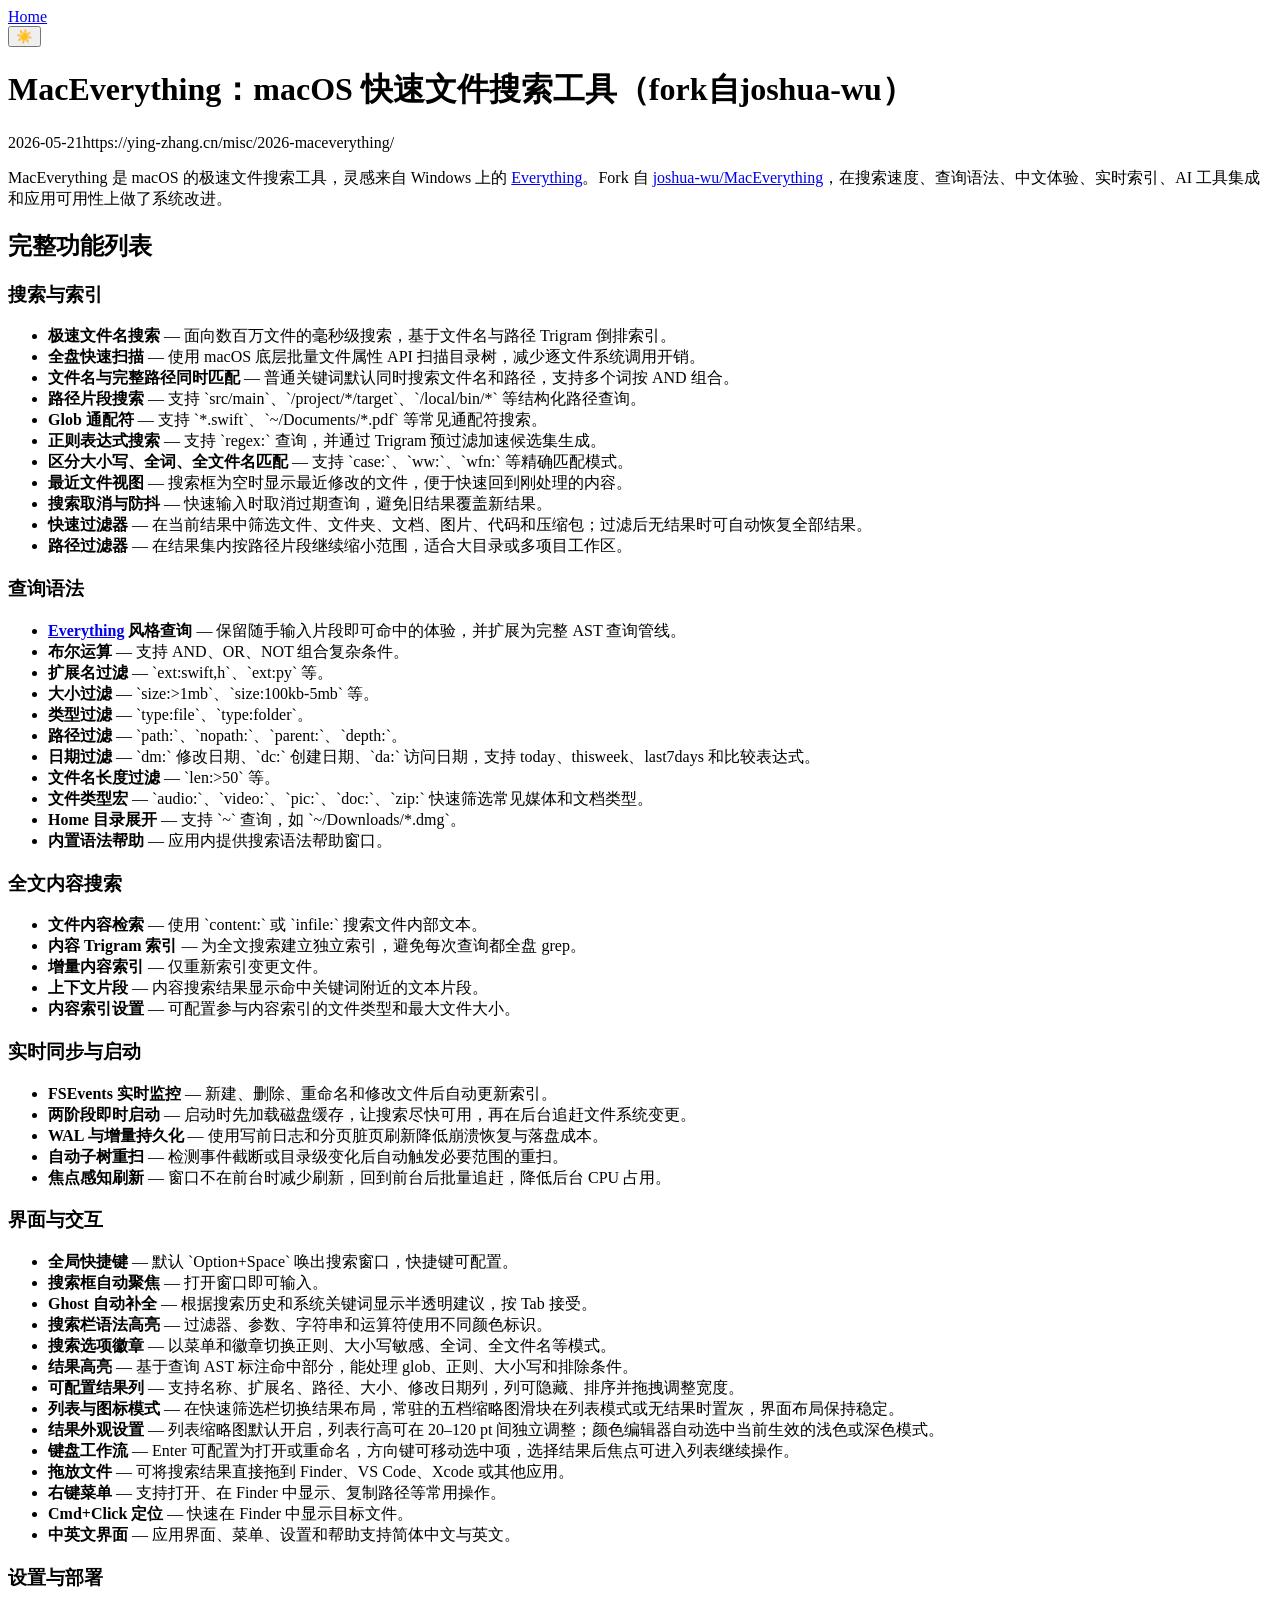
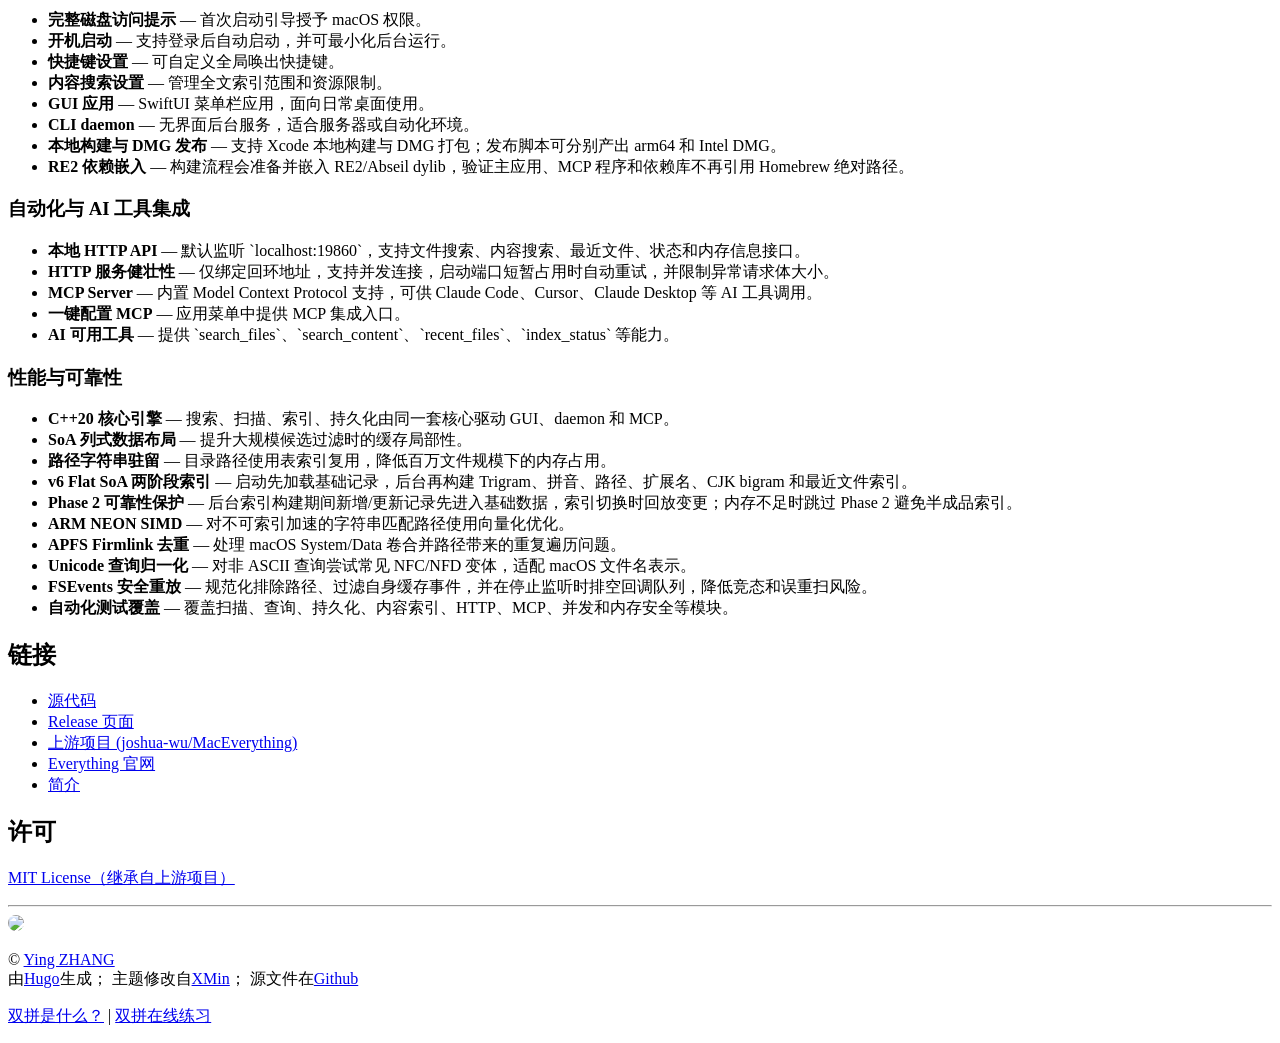
==== docs/index.html @ c0f26f01 "Refactor result UI and polish display controls" ====
<!DOCTYPE html><html><head><meta charset="utf-8">
  <meta name="viewport" content="width=device-width, initial-scale=1">
  <link rel="stylesheet" href="https://ying-zhang.cn/style.css">
  <title>MacEverything >> Ying ZHANG</title>
</head><body>
  <header> <a href="https://ying-zhang.cn/">Home</a> </header>
  <button id="btn">☀️</button>
  <script src="https://ying-zhang.cn/dark.js"></script>

<div class="title">
  <h1>MacEverything：macOS 快速文件搜索工具（fork自joshua-wu）</h1>
  <p><time>2026-05-21</time><span id="url">https://ying-zhang.cn/misc/2026-maceverything/</span></p>
</div>
<p>MacEverything 是 macOS 的极速文件搜索工具，灵感来自 Windows 上的 <a href="https://www.voidtools.com/">Everything</a>。Fork 自 <a href="https://github.com/joshua-wu/MacEverything">joshua-wu/MacEverything</a>，在搜索速度、查询语法、中文体验、实时索引、AI 工具集成和应用可用性上做了系统改进。</p>

<h2>完整功能列表</h2>

<h3>搜索与索引</h3>
<ul>
<li><strong>极速文件名搜索</strong> — 面向数百万文件的毫秒级搜索，基于文件名与路径 Trigram 倒排索引。</li>
<li><strong>全盘快速扫描</strong> — 使用 macOS 底层批量文件属性 API 扫描目录树，减少逐文件系统调用开销。</li>
<li><strong>文件名与完整路径同时匹配</strong> — 普通关键词默认同时搜索文件名和路径，支持多个词按 AND 组合。</li>
<li><strong>路径片段搜索</strong> — 支持 `src/main`、`/project/*/target`、`/local/bin/*` 等结构化路径查询。</li>
<li><strong>Glob 通配符</strong> — 支持 `*.swift`、`~/Documents/*.pdf` 等常见通配符搜索。</li>
<li><strong>正则表达式搜索</strong> — 支持 `regex:` 查询，并通过 Trigram 预过滤加速候选集生成。</li>
<li><strong>区分大小写、全词、全文件名匹配</strong> — 支持 `case:`、`ww:`、`wfn:` 等精确匹配模式。</li>
<li><strong>最近文件视图</strong> — 搜索框为空时显示最近修改的文件，便于快速回到刚处理的内容。</li>
<li><strong>搜索取消与防抖</strong> — 快速输入时取消过期查询，避免旧结果覆盖新结果。</li>
<li><strong>快速过滤器</strong> — 在当前结果中筛选文件、文件夹、文档、图片、代码和压缩包；过滤后无结果时可自动恢复全部结果。</li>
<li><strong>路径过滤器</strong> — 在结果集内按路径片段继续缩小范围，适合大目录或多项目工作区。</li>
</ul>

<h3>查询语法</h3>
<ul>
<li><strong><a href="https://www.voidtools.com/">Everything</a> 风格查询</strong> — 保留随手输入片段即可命中的体验，并扩展为完整 AST 查询管线。</li>
<li><strong>布尔运算</strong> — 支持 AND、OR、NOT 组合复杂条件。</li>
<li><strong>扩展名过滤</strong> — `ext:swift,h`、`ext:py` 等。</li>
<li><strong>大小过滤</strong> — `size:&gt;1mb`、`size:100kb-5mb` 等。</li>
<li><strong>类型过滤</strong> — `type:file`、`type:folder`。</li>
<li><strong>路径过滤</strong> — `path:`、`nopath:`、`parent:`、`depth:`。</li>
<li><strong>日期过滤</strong> — `dm:` 修改日期、`dc:` 创建日期、`da:` 访问日期，支持 today、thisweek、last7days 和比较表达式。</li>
<li><strong>文件名长度过滤</strong> — `len:&gt;50` 等。</li>
<li><strong>文件类型宏</strong> — `audio:`、`video:`、`pic:`、`doc:`、`zip:` 快速筛选常见媒体和文档类型。</li>
<li><strong>Home 目录展开</strong> — 支持 `~` 查询，如 `~/Downloads/*.dmg`。</li>
<li><strong>内置语法帮助</strong> — 应用内提供搜索语法帮助窗口。</li>
</ul>

<h3>全文内容搜索</h3>
<ul>
<li><strong>文件内容检索</strong> — 使用 `content:` 或 `infile:` 搜索文件内部文本。</li>
<li><strong>内容 Trigram 索引</strong> — 为全文搜索建立独立索引，避免每次查询都全盘 grep。</li>
<li><strong>增量内容索引</strong> — 仅重新索引变更文件。</li>
<li><strong>上下文片段</strong> — 内容搜索结果显示命中关键词附近的文本片段。</li>
<li><strong>内容索引设置</strong> — 可配置参与内容索引的文件类型和最大文件大小。</li>
</ul>

<h3>实时同步与启动</h3>
<ul>
<li><strong>FSEvents 实时监控</strong> — 新建、删除、重命名和修改文件后自动更新索引。</li>
<li><strong>两阶段即时启动</strong> — 启动时先加载磁盘缓存，让搜索尽快可用，再在后台追赶文件系统变更。</li>
<li><strong>WAL 与增量持久化</strong> — 使用写前日志和分页脏页刷新降低崩溃恢复与落盘成本。</li>
<li><strong>自动子树重扫</strong> — 检测事件截断或目录级变化后自动触发必要范围的重扫。</li>
<li><strong>焦点感知刷新</strong> — 窗口不在前台时减少刷新，回到前台后批量追赶，降低后台 CPU 占用。</li>
</ul>

<h3>界面与交互</h3>
<ul>
<li><strong>全局快捷键</strong> — 默认 `Option+Space` 唤出搜索窗口，快捷键可配置。</li>
<li><strong>搜索框自动聚焦</strong> — 打开窗口即可输入。</li>
<li><strong>Ghost 自动补全</strong> — 根据搜索历史和系统关键词显示半透明建议，按 Tab 接受。</li>
<li><strong>搜索栏语法高亮</strong> — 过滤器、参数、字符串和运算符使用不同颜色标识。</li>
<li><strong>搜索选项徽章</strong> — 以菜单和徽章切换正则、大小写敏感、全词、全文件名等模式。</li>
<li><strong>结果高亮</strong> — 基于查询 AST 标注命中部分，能处理 glob、正则、大小写和排除条件。</li>
<li><strong>可配置结果列</strong> — 支持名称、扩展名、路径、大小、修改日期列，列可隐藏、排序并拖拽调整宽度。</li>
<li><strong>列表与图标模式</strong> — 在快速筛选栏切换结果布局，常驻的五档缩略图滑块在列表模式或无结果时置灰，界面布局保持稳定。</li>
<li><strong>结果外观设置</strong> — 列表缩略图默认开启，列表行高可在 20–120 pt 间独立调整；颜色编辑器自动选中当前生效的浅色或深色模式。</li>
<li><strong>键盘工作流</strong> — Enter 可配置为打开或重命名，方向键可移动选中项，选择结果后焦点可进入列表继续操作。</li>
<li><strong>拖放文件</strong> — 可将搜索结果直接拖到 Finder、VS Code、Xcode 或其他应用。</li>
<li><strong>右键菜单</strong> — 支持打开、在 Finder 中显示、复制路径等常用操作。</li>
<li><strong>Cmd+Click 定位</strong> — 快速在 Finder 中显示目标文件。</li>
<li><strong>中英文界面</strong> — 应用界面、菜单、设置和帮助支持简体中文与英文。</li>
</ul>

<h3>设置与部署</h3>
<ul>
<li><strong>完整磁盘访问提示</strong> — 首次启动引导授予 macOS 权限。</li>
<li><strong>开机启动</strong> — 支持登录后自动启动，并可最小化后台运行。</li>
<li><strong>快捷键设置</strong> — 可自定义全局唤出快捷键。</li>
<li><strong>内容搜索设置</strong> — 管理全文索引范围和资源限制。</li>
<li><strong>GUI 应用</strong> — SwiftUI 菜单栏应用，面向日常桌面使用。</li>
<li><strong>CLI daemon</strong> — 无界面后台服务，适合服务器或自动化环境。</li>
<li><strong>本地构建与 DMG 发布</strong> — 支持 Xcode 本地构建与 DMG 打包；发布脚本可分别产出 arm64 和 Intel DMG。</li>
<li><strong>RE2 依赖嵌入</strong> — 构建流程会准备并嵌入 RE2/Abseil dylib，验证主应用、MCP 程序和依赖库不再引用 Homebrew 绝对路径。</li>
</ul>

<h3>自动化与 AI 工具集成</h3>
<ul>
<li><strong>本地 HTTP API</strong> — 默认监听 `localhost:19860`，支持文件搜索、内容搜索、最近文件、状态和内存信息接口。</li>
<li><strong>HTTP 服务健壮性</strong> — 仅绑定回环地址，支持并发连接，启动端口短暂占用时自动重试，并限制异常请求体大小。</li>
<li><strong>MCP Server</strong> — 内置 Model Context Protocol 支持，可供 Claude Code、Cursor、Claude Desktop 等 AI 工具调用。</li>
<li><strong>一键配置 MCP</strong> — 应用菜单中提供 MCP 集成入口。</li>
<li><strong>AI 可用工具</strong> — 提供 `search_files`、`search_content`、`recent_files`、`index_status` 等能力。</li>
</ul>

<h3>性能与可靠性</h3>
<ul>
<li><strong>C++20 核心引擎</strong> — 搜索、扫描、索引、持久化由同一套核心驱动 GUI、daemon 和 MCP。</li>
<li><strong>SoA 列式数据布局</strong> — 提升大规模候选过滤时的缓存局部性。</li>
<li><strong>路径字符串驻留</strong> — 目录路径使用表索引复用，降低百万文件规模下的内存占用。</li>
<li><strong>v6 Flat SoA 两阶段索引</strong> — 启动先加载基础记录，后台再构建 Trigram、拼音、路径、扩展名、CJK bigram 和最近文件索引。</li>
<li><strong>Phase 2 可靠性保护</strong> — 后台索引构建期间新增/更新记录先进入基础数据，索引切换时回放变更；内存不足时跳过 Phase 2 避免半成品索引。</li>
<li><strong>ARM NEON SIMD</strong> — 对不可索引加速的字符串匹配路径使用向量化优化。</li>
<li><strong>APFS Firmlink 去重</strong> — 处理 macOS System/Data 卷合并路径带来的重复遍历问题。</li>
<li><strong>Unicode 查询归一化</strong> — 对非 ASCII 查询尝试常见 NFC/NFD 变体，适配 macOS 文件名表示。</li>
<li><strong>FSEvents 安全重放</strong> — 规范化排除路径、过滤自身缓存事件，并在停止监听时排空回调队列，降低竞态和误重扫风险。</li>
<li><strong>自动化测试覆盖</strong> — 覆盖扫描、查询、持久化、内容索引、HTTP、MCP、并发和内存安全等模块。</li>
</ul>

<h2>链接</h2>
<ul>
<li><a href="https://github.com/ying-zhang/MacEverything">源代码</a></li>
<li><a href="https://github.com/ying-zhang/MacEverything/releases">Release 页面</a></li>
<li><a href="https://github.com/joshua-wu/MacEverything">上游项目 (joshua-wu/MacEverything)</a></li>
<li><a href="https://www.voidtools.com/">Everything 官网</a></li>
<li><a href="https://ying-zhang.cn/misc/2026-maceverything/">简介</a></li>
</ul>

<h2>许可</h2>

<p><a href="https://github.com/ying-zhang/MacEverything/blob/main/LICENSE">MIT License（继承自上游项目）</a></p>

<footer>
<hr/>
<img src="https://ying-zhang.cn/up.png" style="height: 120px; border-radius: 59px"/><br/>
<p>&copy; <a href="https://ics.nju.edu.cn/people/yingzhang/index.html" target="_blank">Ying ZHANG</a><br/>
由<a href="https://gohugo.io/" target="_blank">Hugo</a>生成；
主题修改自<a href="https://themes.gohugo.io/themes/hugo-xmin/" target="_blank">XMin</a>；
源文件在<a href="https://github.com/ying-zhang/ying-zhang.github.io" target="_blank">Github</a></p>
<p><a href="https://ying-zhang.cn/misc/udpn.html">双拼是什么？</a> | <a href="https://ying-zhang.cn/misc/udpnlmxi.html">双拼在线练习</a></p>
</footer>
</body>
</html>
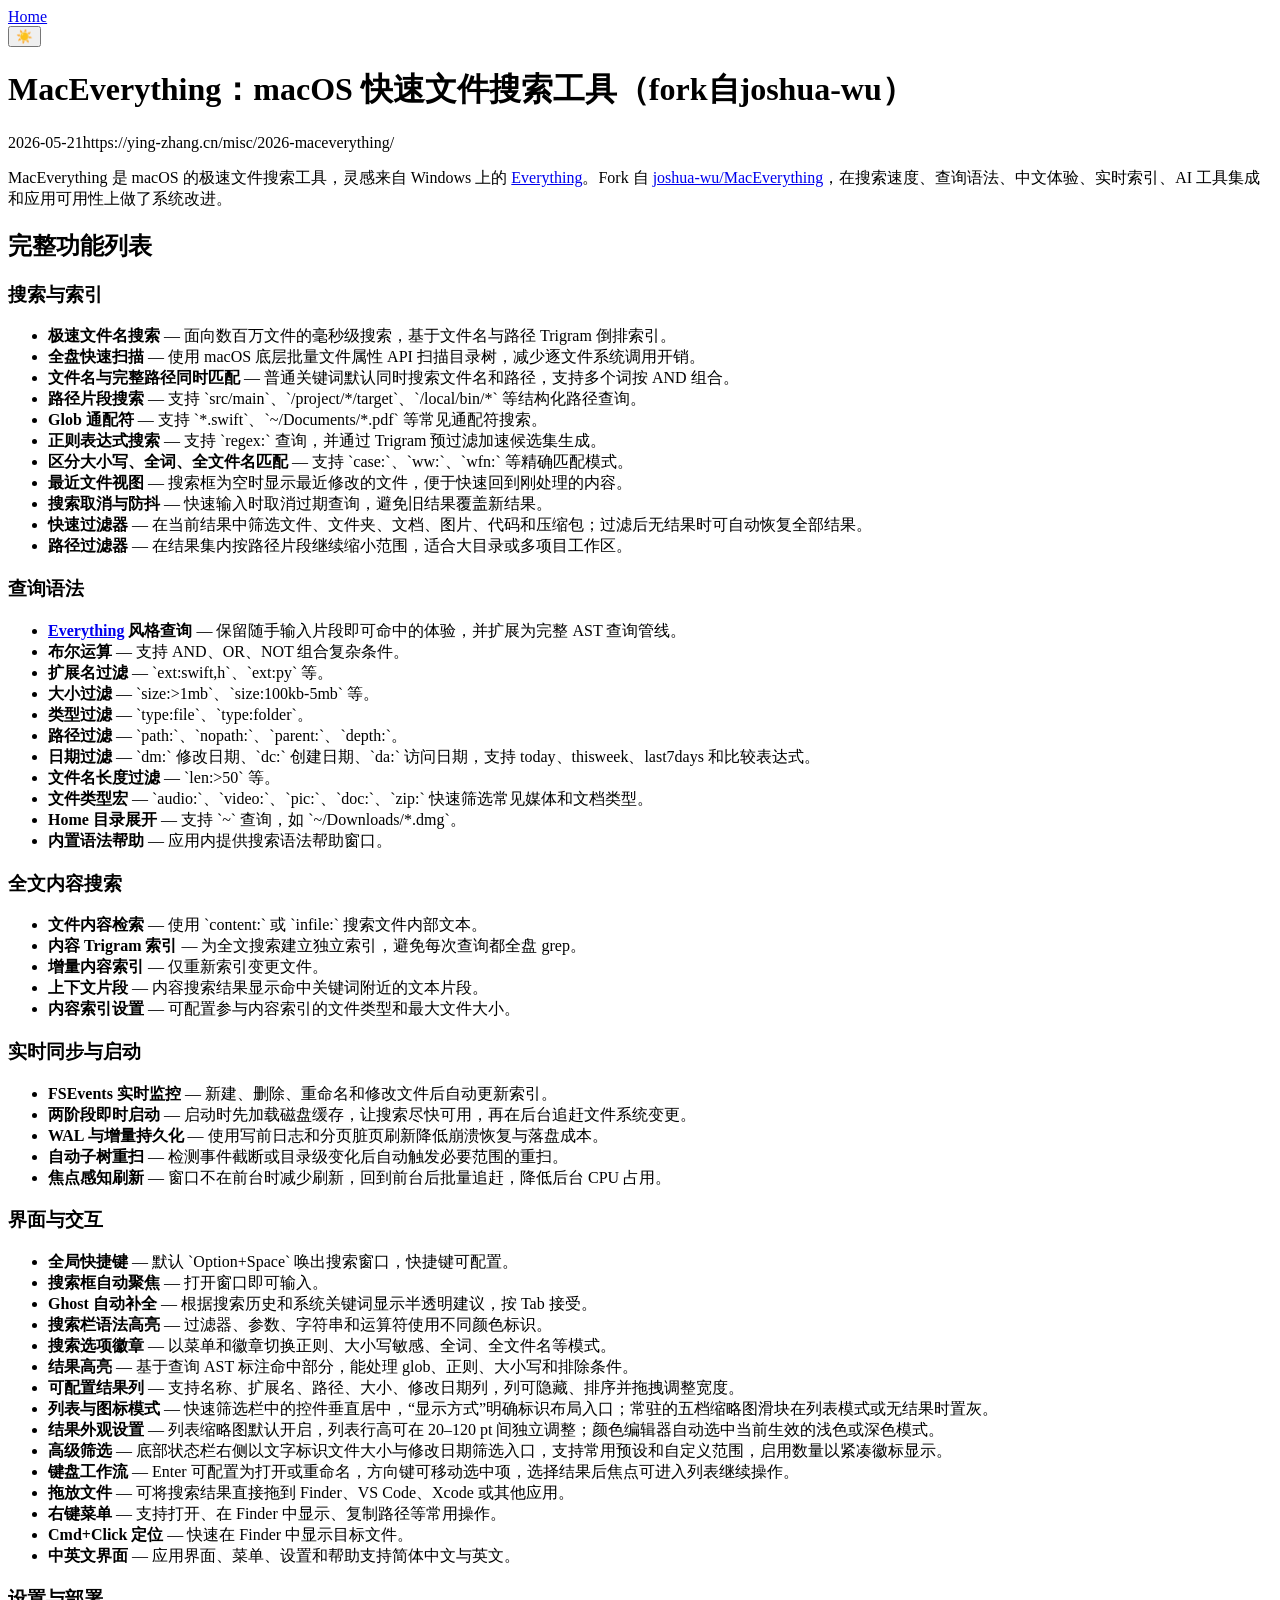
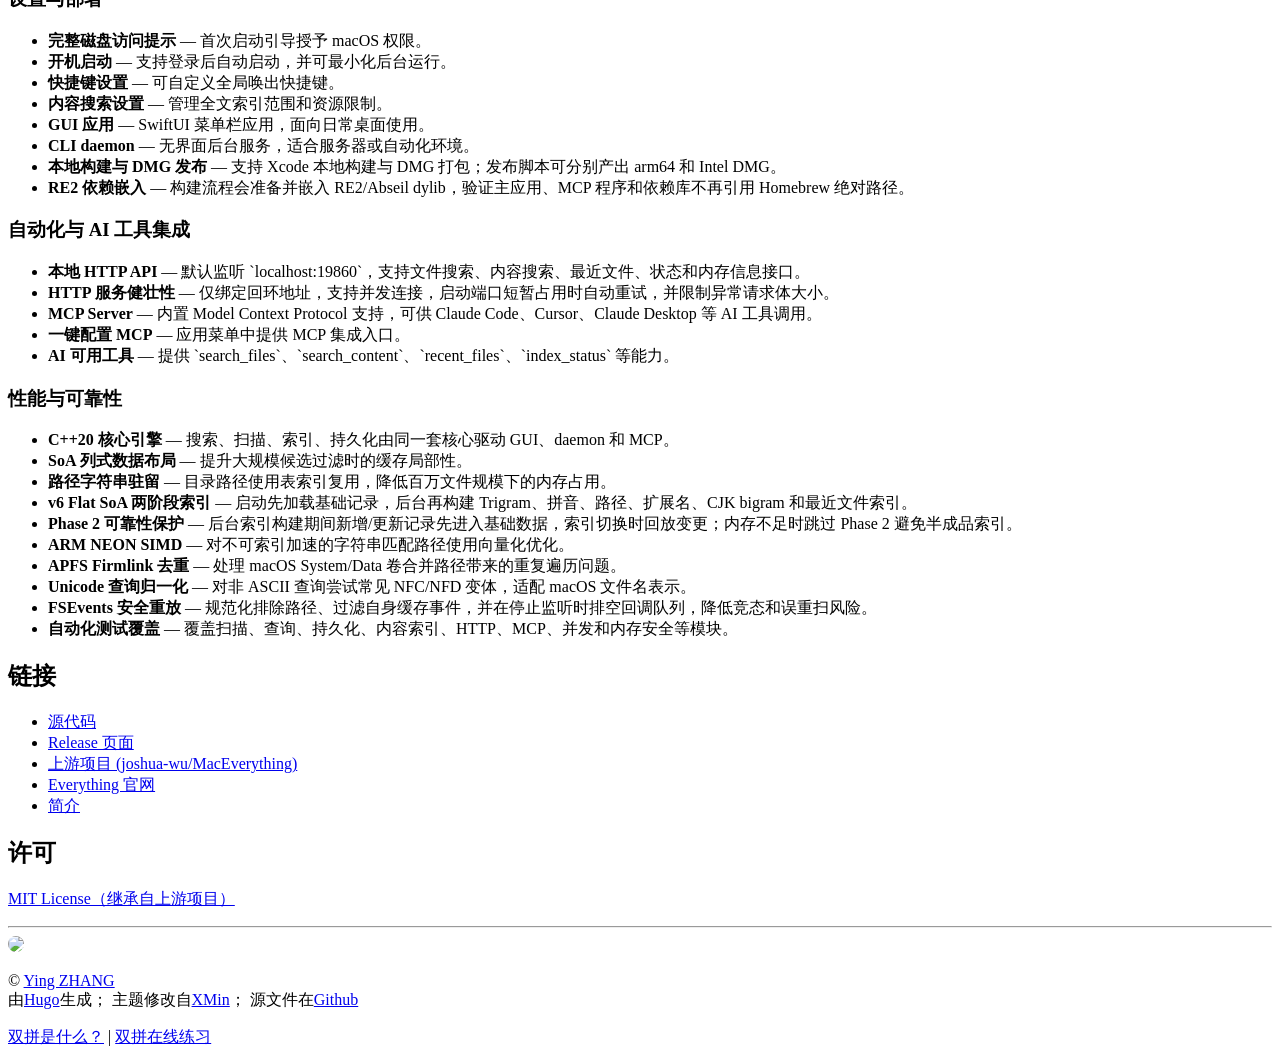
==== commit a5b65a95: "Add status bar advanced filters" ====
--- a/docs/index.html
+++ b/docs/index.html
@@ -72,8 +72,9 @@
 <li><strong>搜索选项徽章</strong> — 以菜单和徽章切换正则、大小写敏感、全词、全文件名等模式。</li>
 <li><strong>结果高亮</strong> — 基于查询 AST 标注命中部分，能处理 glob、正则、大小写和排除条件。</li>
 <li><strong>可配置结果列</strong> — 支持名称、扩展名、路径、大小、修改日期列，列可隐藏、排序并拖拽调整宽度。</li>
-<li><strong>列表与图标模式</strong> — 在快速筛选栏切换结果布局，常驻的五档缩略图滑块在列表模式或无结果时置灰，界面布局保持稳定。</li>
+<li><strong>列表与图标模式</strong> — 快速筛选栏中的控件垂直居中，“显示方式”明确标识布局入口；常驻的五档缩略图滑块在列表模式或无结果时置灰。</li>
 <li><strong>结果外观设置</strong> — 列表缩略图默认开启，列表行高可在 20–120 pt 间独立调整；颜色编辑器自动选中当前生效的浅色或深色模式。</li>
+<li><strong>高级筛选</strong> — 底部状态栏右侧以文字标识文件大小与修改日期筛选入口，支持常用预设和自定义范围，启用数量以紧凑徽标显示。</li>
 <li><strong>键盘工作流</strong> — Enter 可配置为打开或重命名，方向键可移动选中项，选择结果后焦点可进入列表继续操作。</li>
 <li><strong>拖放文件</strong> — 可将搜索结果直接拖到 Finder、VS Code、Xcode 或其他应用。</li>
 <li><strong>右键菜单</strong> — 支持打开、在 Finder 中显示、复制路径等常用操作。</li>
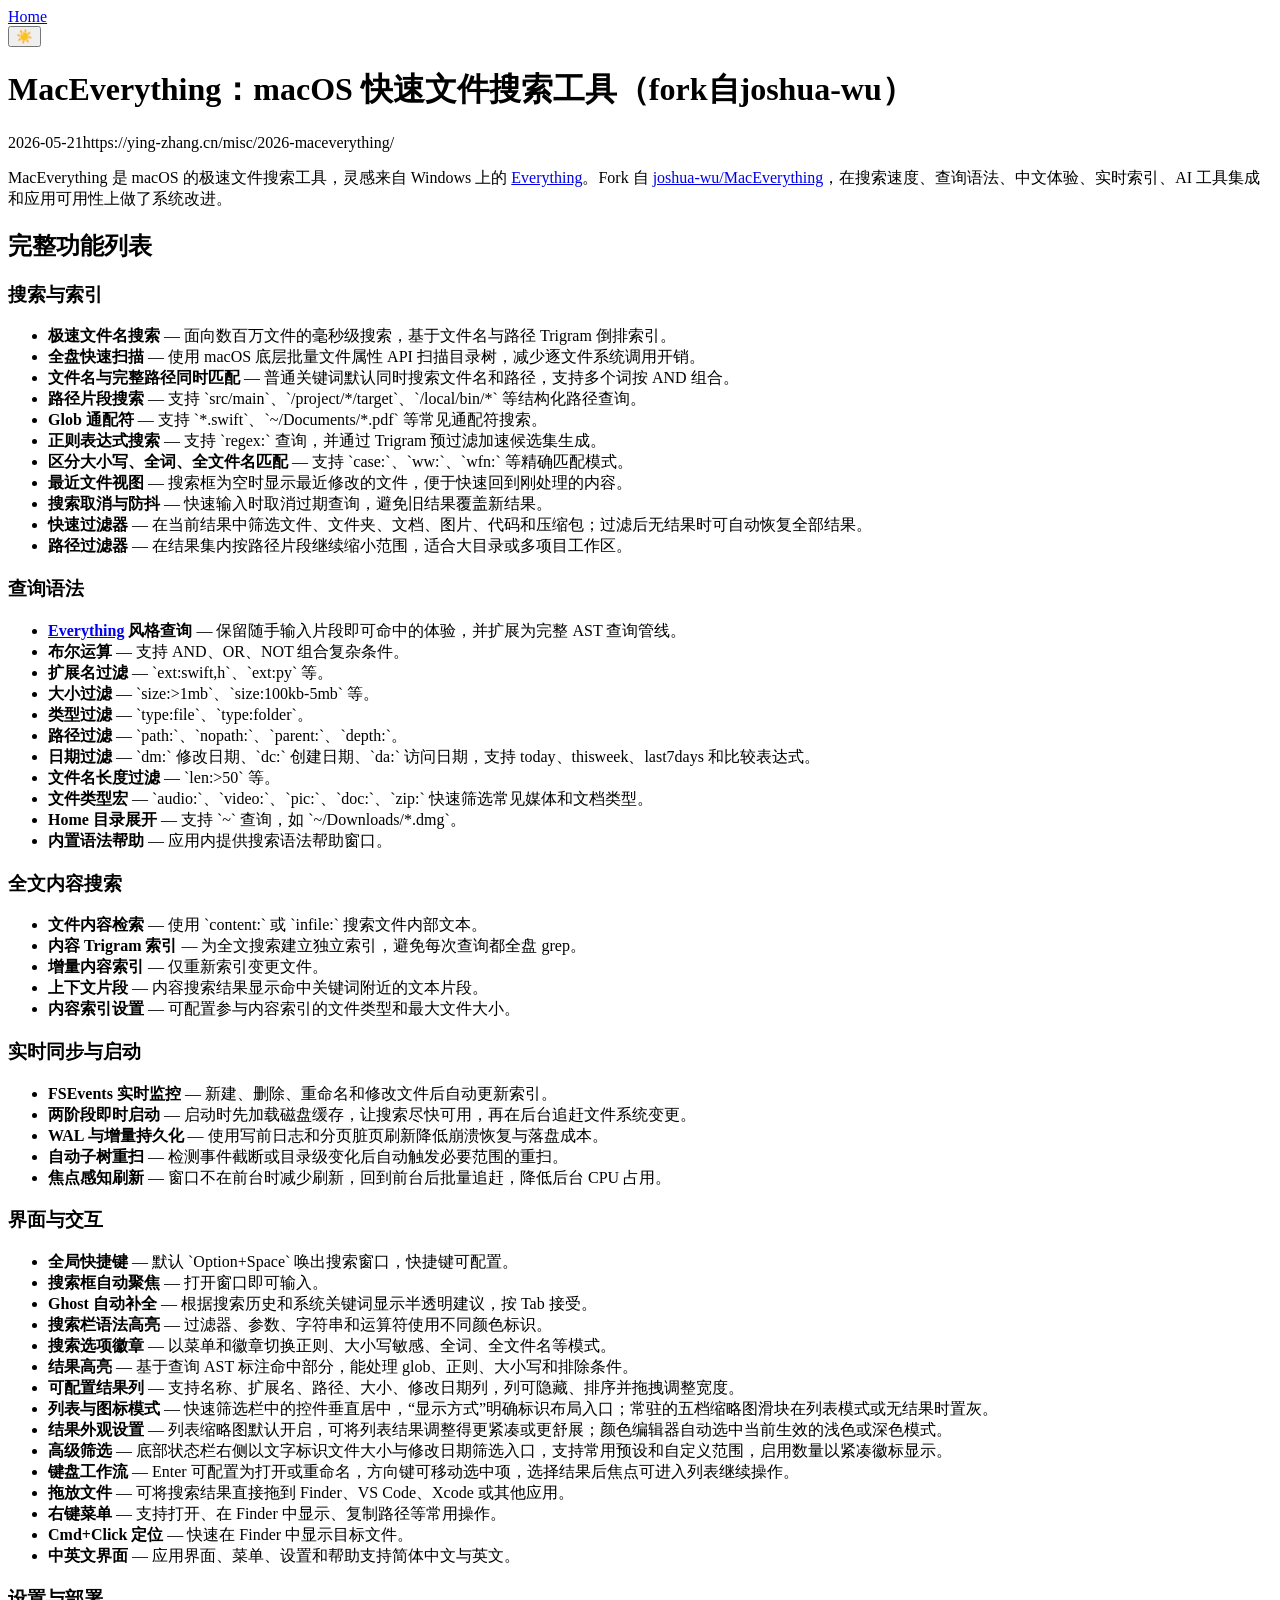
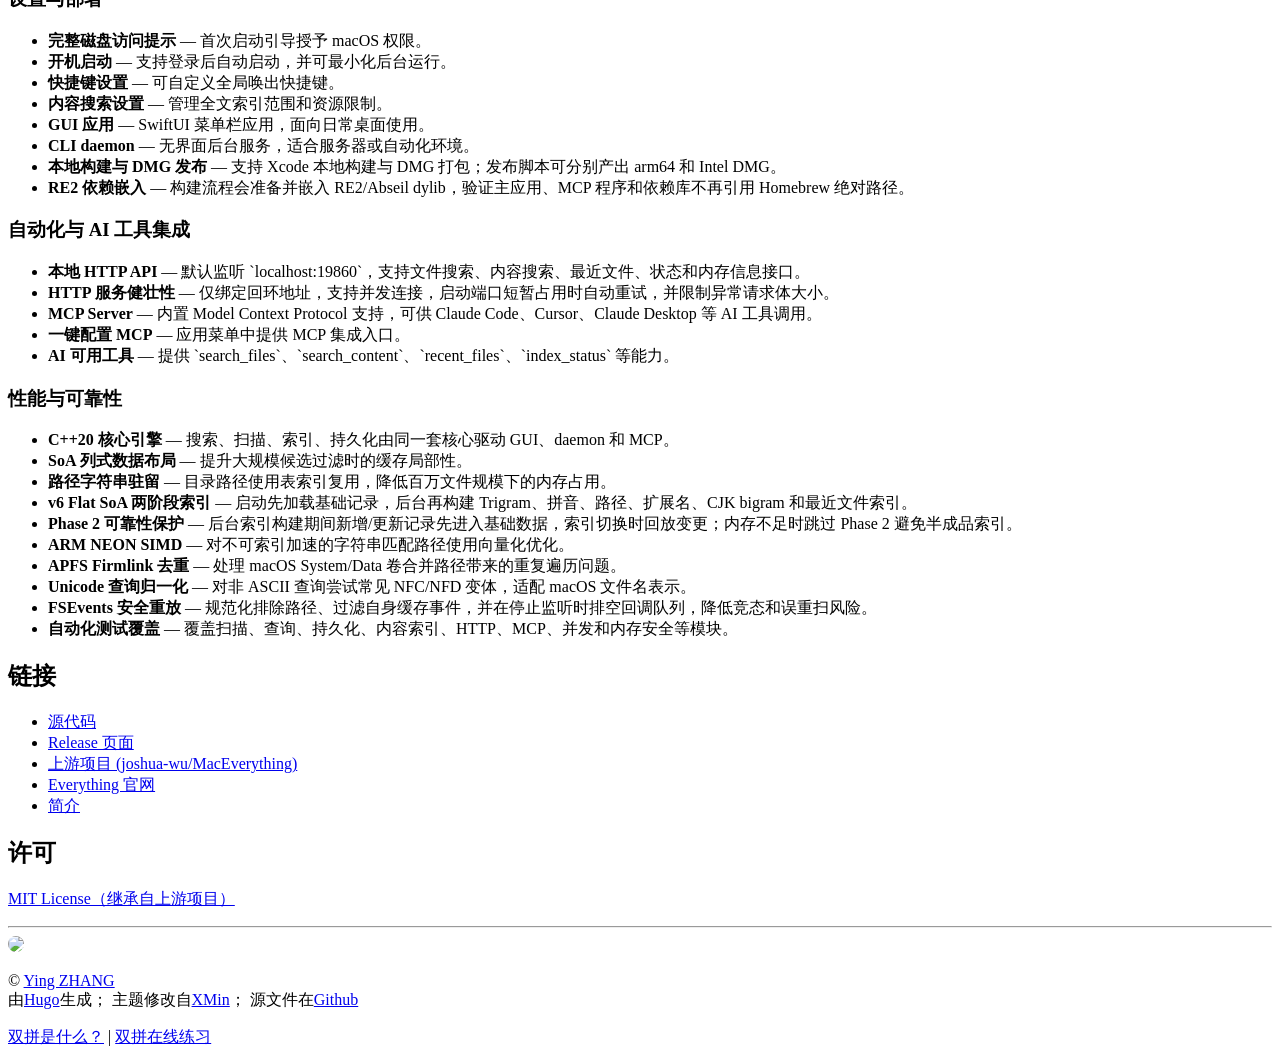
==== commit 08b5f27f: "Prepare release and fix result clipping" ====
--- a/docs/index.html
+++ b/docs/index.html
@@ -73,7 +73,7 @@
 <li><strong>结果高亮</strong> — 基于查询 AST 标注命中部分，能处理 glob、正则、大小写和排除条件。</li>
 <li><strong>可配置结果列</strong> — 支持名称、扩展名、路径、大小、修改日期列，列可隐藏、排序并拖拽调整宽度。</li>
 <li><strong>列表与图标模式</strong> — 快速筛选栏中的控件垂直居中，“显示方式”明确标识布局入口；常驻的五档缩略图滑块在列表模式或无结果时置灰。</li>
-<li><strong>结果外观设置</strong> — 列表缩略图默认开启，列表行高可在 20–120 pt 间独立调整；颜色编辑器自动选中当前生效的浅色或深色模式。</li>
+<li><strong>结果外观设置</strong> — 列表缩略图默认开启，可将列表结果调整得更紧凑或更舒展；颜色编辑器自动选中当前生效的浅色或深色模式。</li>
 <li><strong>高级筛选</strong> — 底部状态栏右侧以文字标识文件大小与修改日期筛选入口，支持常用预设和自定义范围，启用数量以紧凑徽标显示。</li>
 <li><strong>键盘工作流</strong> — Enter 可配置为打开或重命名，方向键可移动选中项，选择结果后焦点可进入列表继续操作。</li>
 <li><strong>拖放文件</strong> — 可将搜索结果直接拖到 Finder、VS Code、Xcode 或其他应用。</li>
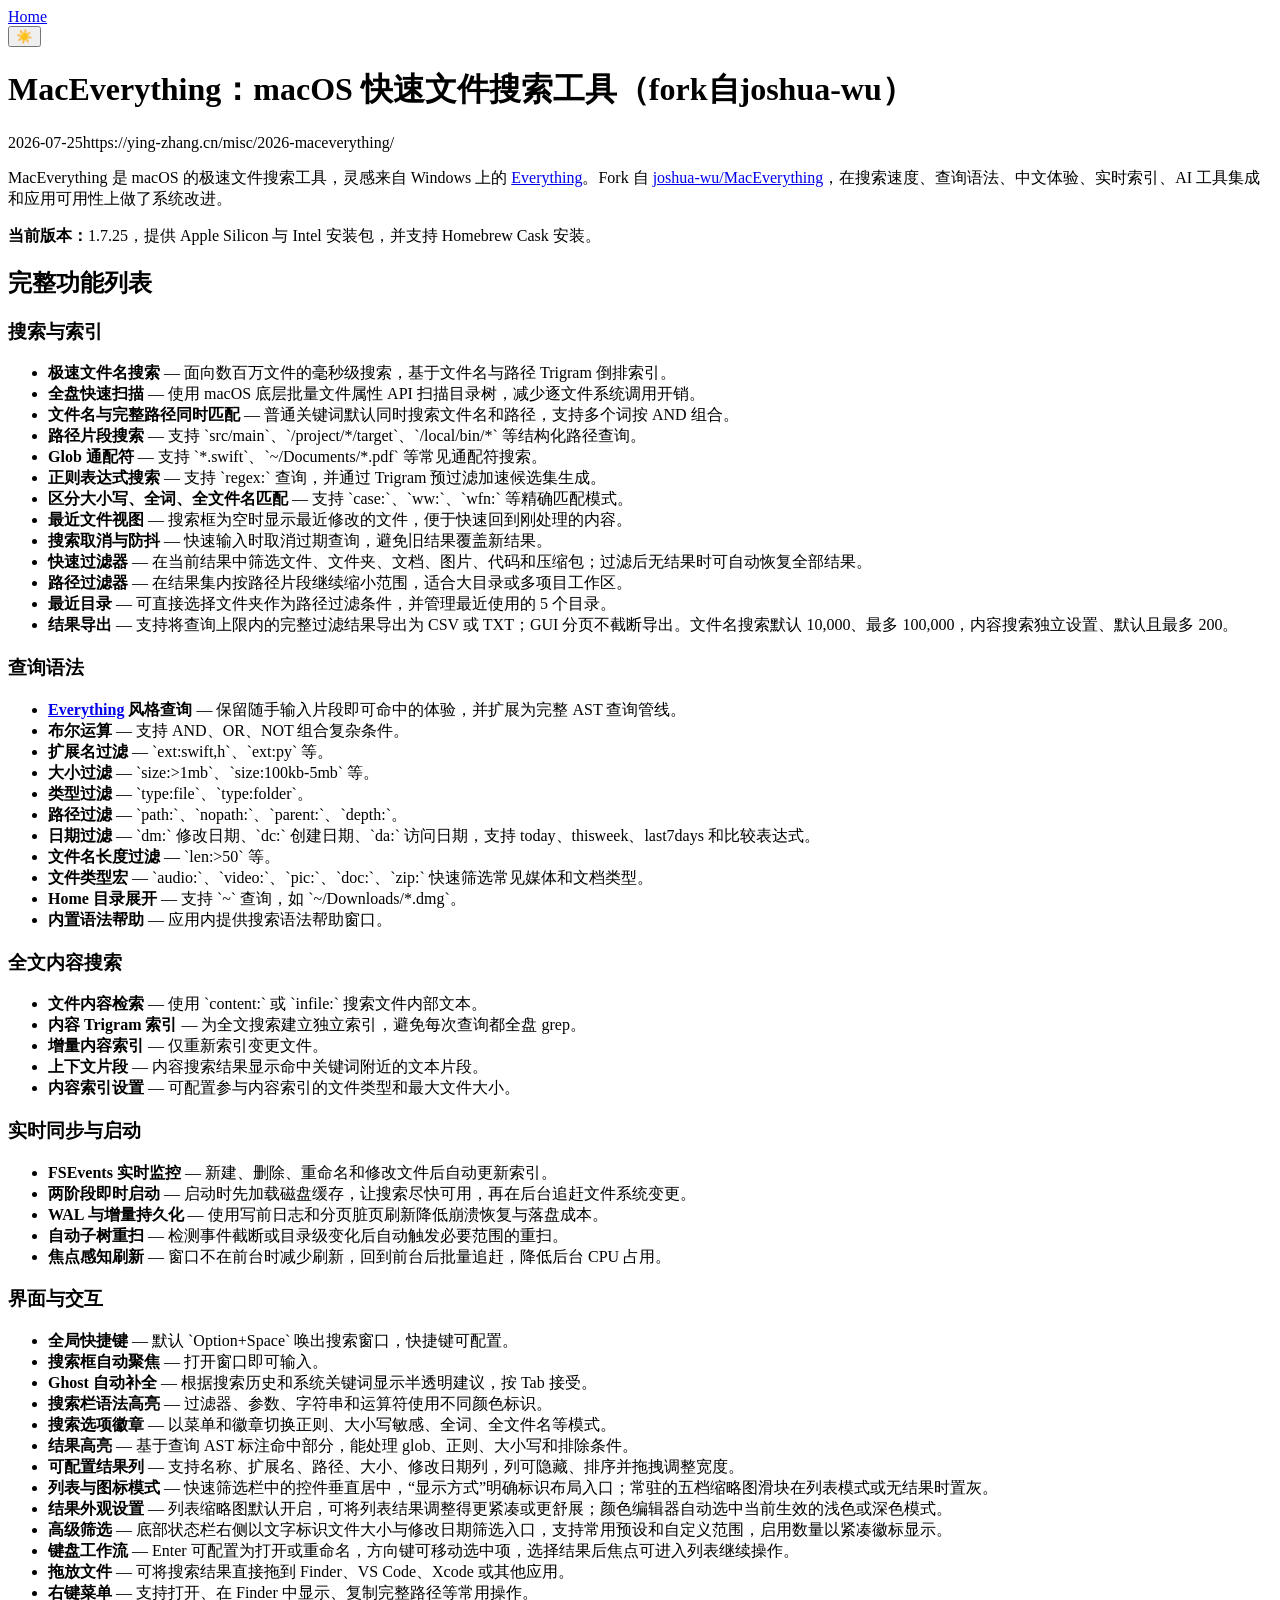
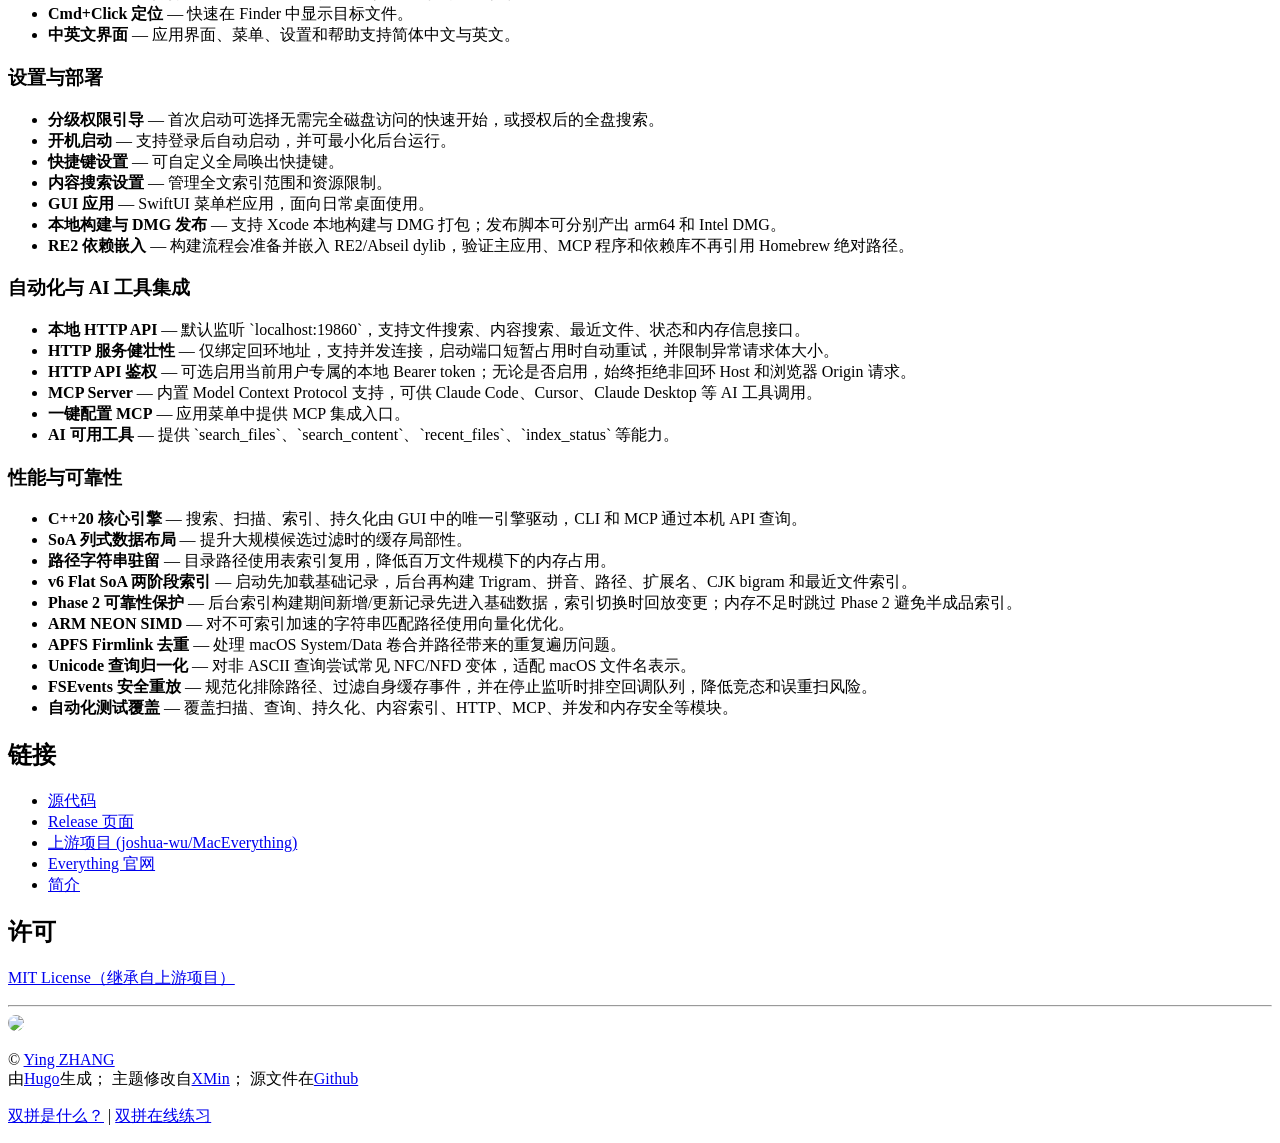
==== commit 703e47d4: "Release v1.7.25 and audit personal information" ====
--- a/docs/index.html
+++ b/docs/index.html
@@ -9,9 +9,10 @@
 
 <div class="title">
   <h1>MacEverything：macOS 快速文件搜索工具（fork自joshua-wu）</h1>
-  <p><time>2026-05-21</time><span id="url">https://ying-zhang.cn/misc/2026-maceverything/</span></p>
+  <p><time>2026-07-25</time><span id="url">https://ying-zhang.cn/misc/2026-maceverything/</span></p>
 </div>
 <p>MacEverything 是 macOS 的极速文件搜索工具，灵感来自 Windows 上的 <a href="https://www.voidtools.com/">Everything</a>。Fork 自 <a href="https://github.com/joshua-wu/MacEverything">joshua-wu/MacEverything</a>，在搜索速度、查询语法、中文体验、实时索引、AI 工具集成和应用可用性上做了系统改进。</p>
+<p><strong>当前版本：</strong>1.7.25，提供 Apple Silicon 与 Intel 安装包，并支持 Homebrew Cask 安装。</p>
 
 <h2>完整功能列表</h2>
 
@@ -28,6 +29,8 @@
 <li><strong>搜索取消与防抖</strong> — 快速输入时取消过期查询，避免旧结果覆盖新结果。</li>
 <li><strong>快速过滤器</strong> — 在当前结果中筛选文件、文件夹、文档、图片、代码和压缩包；过滤后无结果时可自动恢复全部结果。</li>
 <li><strong>路径过滤器</strong> — 在结果集内按路径片段继续缩小范围，适合大目录或多项目工作区。</li>
+<li><strong>最近目录</strong> — 可直接选择文件夹作为路径过滤条件，并管理最近使用的 5 个目录。</li>
+<li><strong>结果导出</strong> — 支持将查询上限内的完整过滤结果导出为 CSV 或 TXT；GUI 分页不截断导出。文件名搜索默认 10,000、最多 100,000，内容搜索独立设置、默认且最多 200。</li>
 </ul>
 
 <h3>查询语法</h3>
@@ -77,19 +80,18 @@
 <li><strong>高级筛选</strong> — 底部状态栏右侧以文字标识文件大小与修改日期筛选入口，支持常用预设和自定义范围，启用数量以紧凑徽标显示。</li>
 <li><strong>键盘工作流</strong> — Enter 可配置为打开或重命名，方向键可移动选中项，选择结果后焦点可进入列表继续操作。</li>
 <li><strong>拖放文件</strong> — 可将搜索结果直接拖到 Finder、VS Code、Xcode 或其他应用。</li>
-<li><strong>右键菜单</strong> — 支持打开、在 Finder 中显示、复制路径等常用操作。</li>
+<li><strong>右键菜单</strong> — 支持打开、在 Finder 中显示、复制完整路径等常用操作。</li>
 <li><strong>Cmd+Click 定位</strong> — 快速在 Finder 中显示目标文件。</li>
 <li><strong>中英文界面</strong> — 应用界面、菜单、设置和帮助支持简体中文与英文。</li>
 </ul>
 
 <h3>设置与部署</h3>
 <ul>
-<li><strong>完整磁盘访问提示</strong> — 首次启动引导授予 macOS 权限。</li>
+<li><strong>分级权限引导</strong> — 首次启动可选择无需完全磁盘访问的快速开始，或授权后的全盘搜索。</li>
 <li><strong>开机启动</strong> — 支持登录后自动启动，并可最小化后台运行。</li>
 <li><strong>快捷键设置</strong> — 可自定义全局唤出快捷键。</li>
 <li><strong>内容搜索设置</strong> — 管理全文索引范围和资源限制。</li>
 <li><strong>GUI 应用</strong> — SwiftUI 菜单栏应用，面向日常桌面使用。</li>
-<li><strong>CLI daemon</strong> — 无界面后台服务，适合服务器或自动化环境。</li>
 <li><strong>本地构建与 DMG 发布</strong> — 支持 Xcode 本地构建与 DMG 打包；发布脚本可分别产出 arm64 和 Intel DMG。</li>
 <li><strong>RE2 依赖嵌入</strong> — 构建流程会准备并嵌入 RE2/Abseil dylib，验证主应用、MCP 程序和依赖库不再引用 Homebrew 绝对路径。</li>
 </ul>
@@ -98,6 +100,7 @@
 <ul>
 <li><strong>本地 HTTP API</strong> — 默认监听 `localhost:19860`，支持文件搜索、内容搜索、最近文件、状态和内存信息接口。</li>
 <li><strong>HTTP 服务健壮性</strong> — 仅绑定回环地址，支持并发连接，启动端口短暂占用时自动重试，并限制异常请求体大小。</li>
+<li><strong>HTTP API 鉴权</strong> — 可选启用当前用户专属的本地 Bearer token；无论是否启用，始终拒绝非回环 Host 和浏览器 Origin 请求。</li>
 <li><strong>MCP Server</strong> — 内置 Model Context Protocol 支持，可供 Claude Code、Cursor、Claude Desktop 等 AI 工具调用。</li>
 <li><strong>一键配置 MCP</strong> — 应用菜单中提供 MCP 集成入口。</li>
 <li><strong>AI 可用工具</strong> — 提供 `search_files`、`search_content`、`recent_files`、`index_status` 等能力。</li>
@@ -105,7 +108,7 @@
 
 <h3>性能与可靠性</h3>
 <ul>
-<li><strong>C++20 核心引擎</strong> — 搜索、扫描、索引、持久化由同一套核心驱动 GUI、daemon 和 MCP。</li>
+<li><strong>C++20 核心引擎</strong> — 搜索、扫描、索引、持久化由 GUI 中的唯一引擎驱动，CLI 和 MCP 通过本机 API 查询。</li>
 <li><strong>SoA 列式数据布局</strong> — 提升大规模候选过滤时的缓存局部性。</li>
 <li><strong>路径字符串驻留</strong> — 目录路径使用表索引复用，降低百万文件规模下的内存占用。</li>
 <li><strong>v6 Flat SoA 两阶段索引</strong> — 启动先加载基础记录，后台再构建 Trigram、拼音、路径、扩展名、CJK bigram 和最近文件索引。</li>
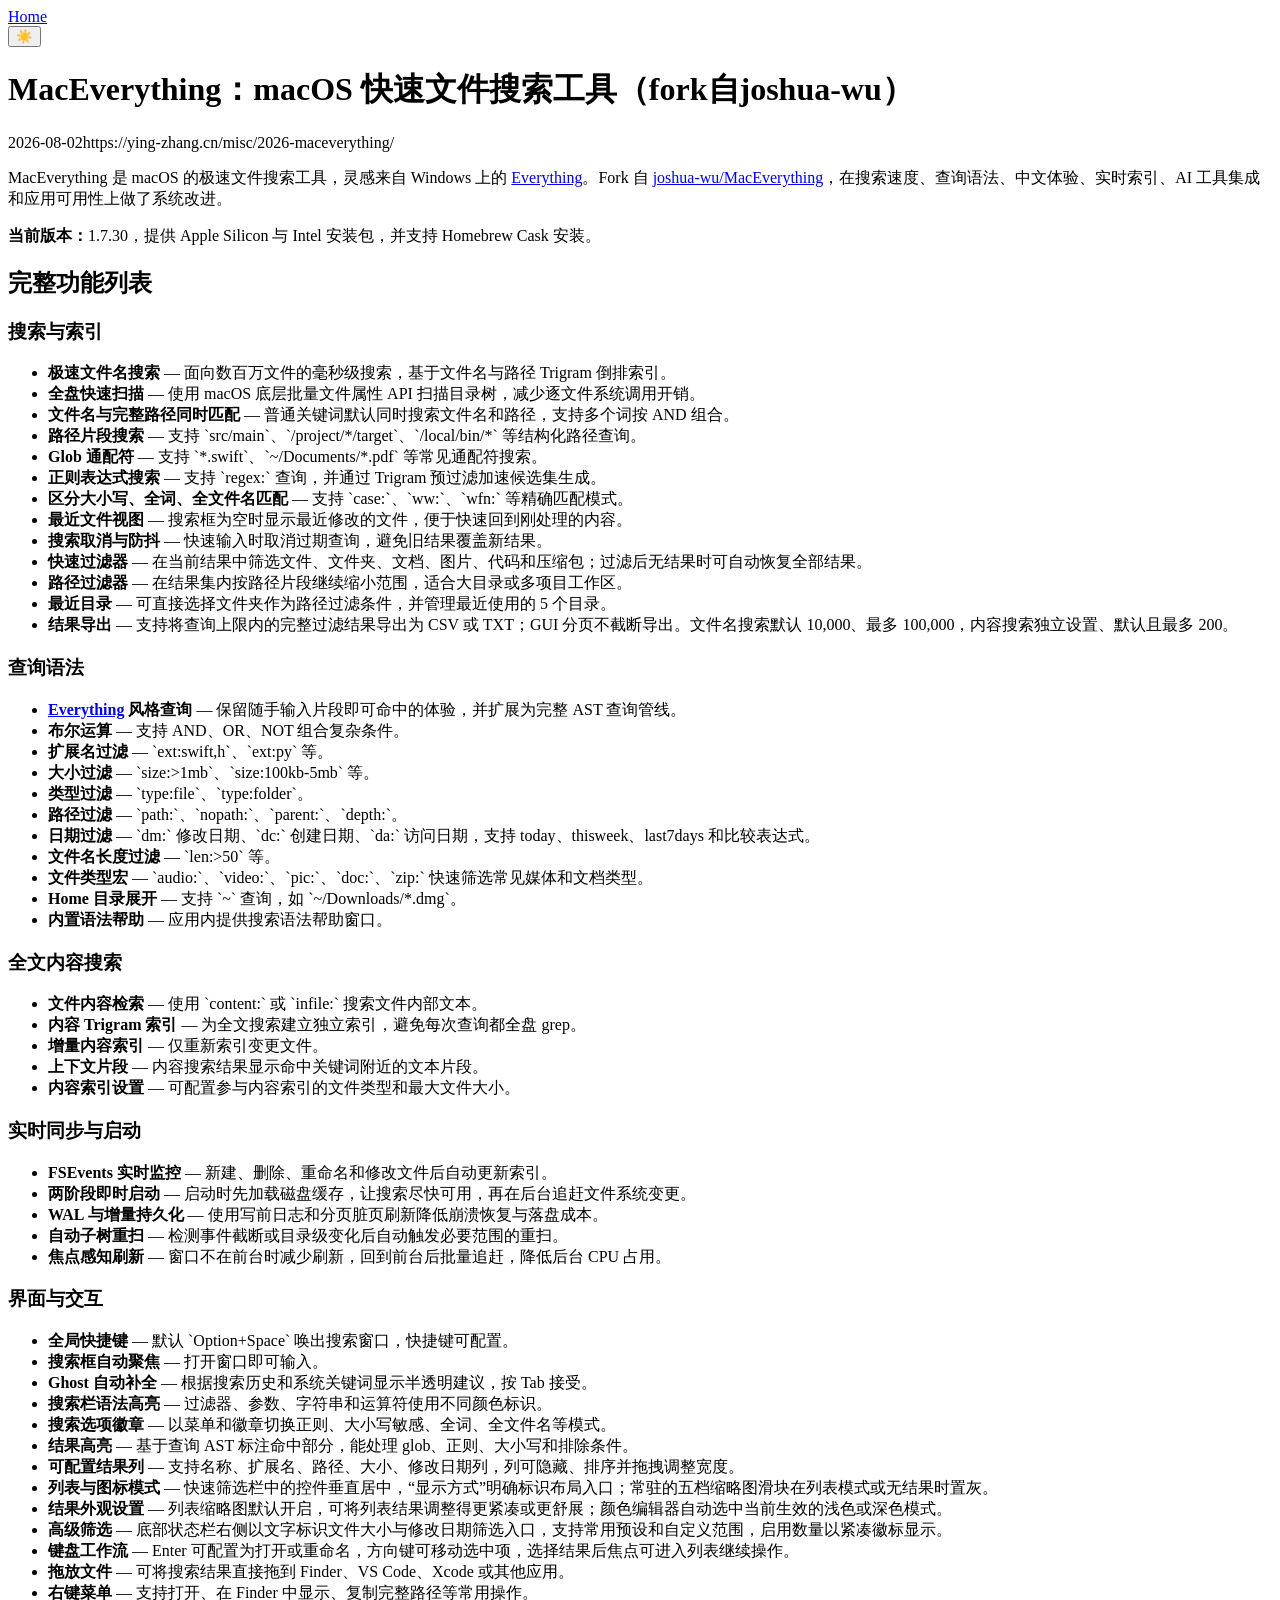
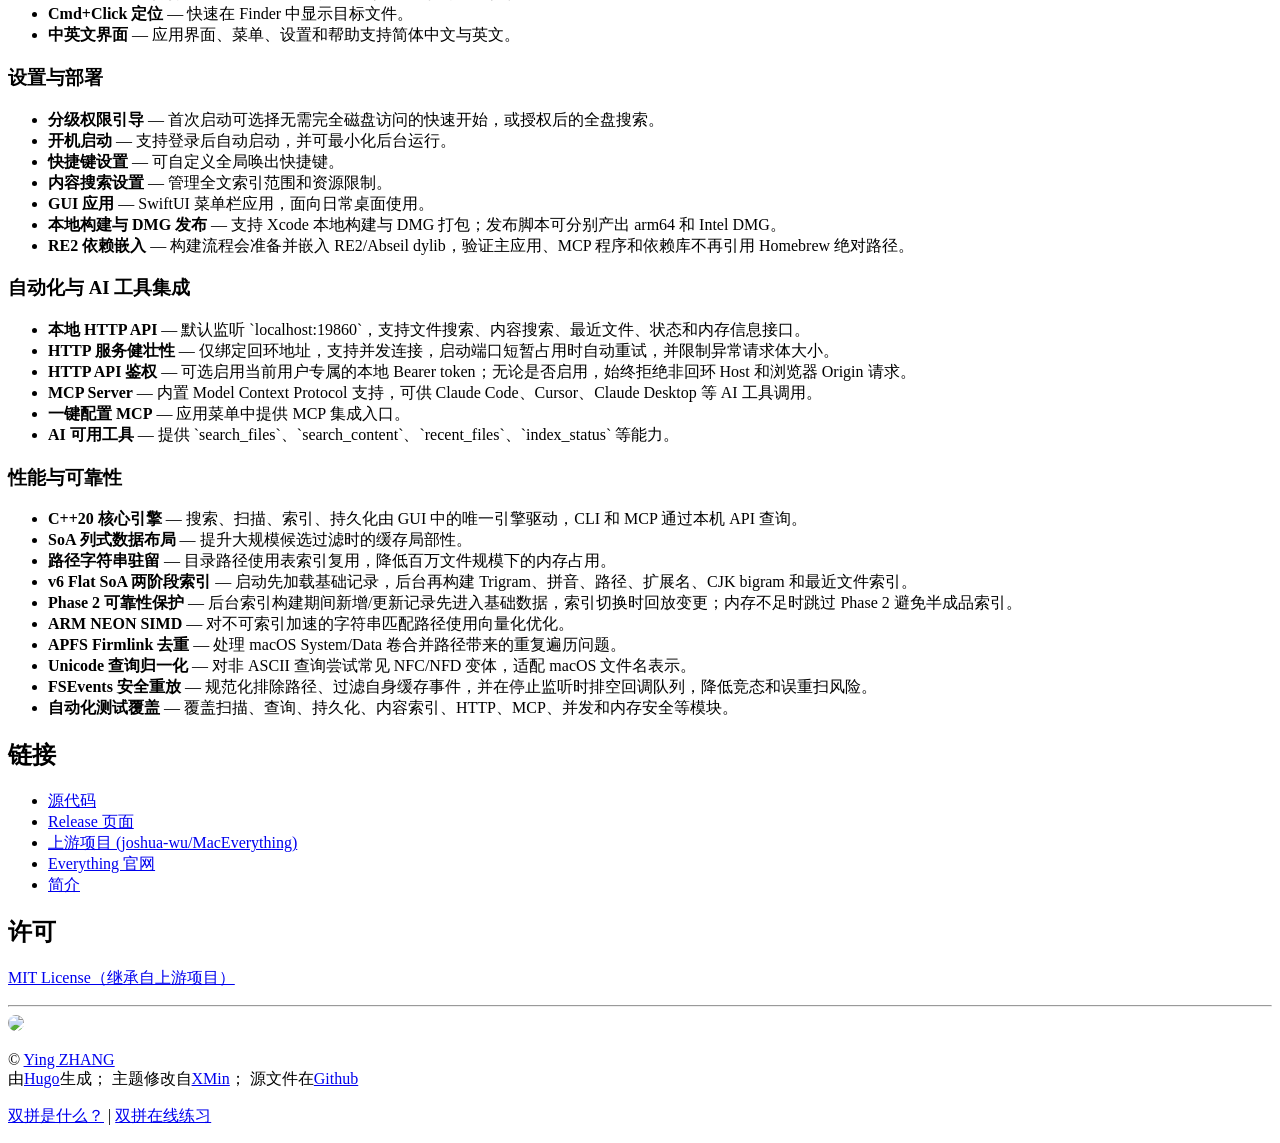
==== commit 0b6a2d13: "Harden indexing and release MacEverything 1.7.30" ====
--- a/docs/index.html
+++ b/docs/index.html
@@ -9,10 +9,10 @@
 
 <div class="title">
   <h1>MacEverything：macOS 快速文件搜索工具（fork自joshua-wu）</h1>
-  <p><time>2026-07-25</time><span id="url">https://ying-zhang.cn/misc/2026-maceverything/</span></p>
+  <p><time>2026-08-02</time><span id="url">https://ying-zhang.cn/misc/2026-maceverything/</span></p>
 </div>
 <p>MacEverything 是 macOS 的极速文件搜索工具，灵感来自 Windows 上的 <a href="https://www.voidtools.com/">Everything</a>。Fork 自 <a href="https://github.com/joshua-wu/MacEverything">joshua-wu/MacEverything</a>，在搜索速度、查询语法、中文体验、实时索引、AI 工具集成和应用可用性上做了系统改进。</p>
-<p><strong>当前版本：</strong>1.7.25，提供 Apple Silicon 与 Intel 安装包，并支持 Homebrew Cask 安装。</p>
+<p><strong>当前版本：</strong>1.7.30，提供 Apple Silicon 与 Intel 安装包，并支持 Homebrew Cask 安装。</p>
 
 <h2>完整功能列表</h2>
 
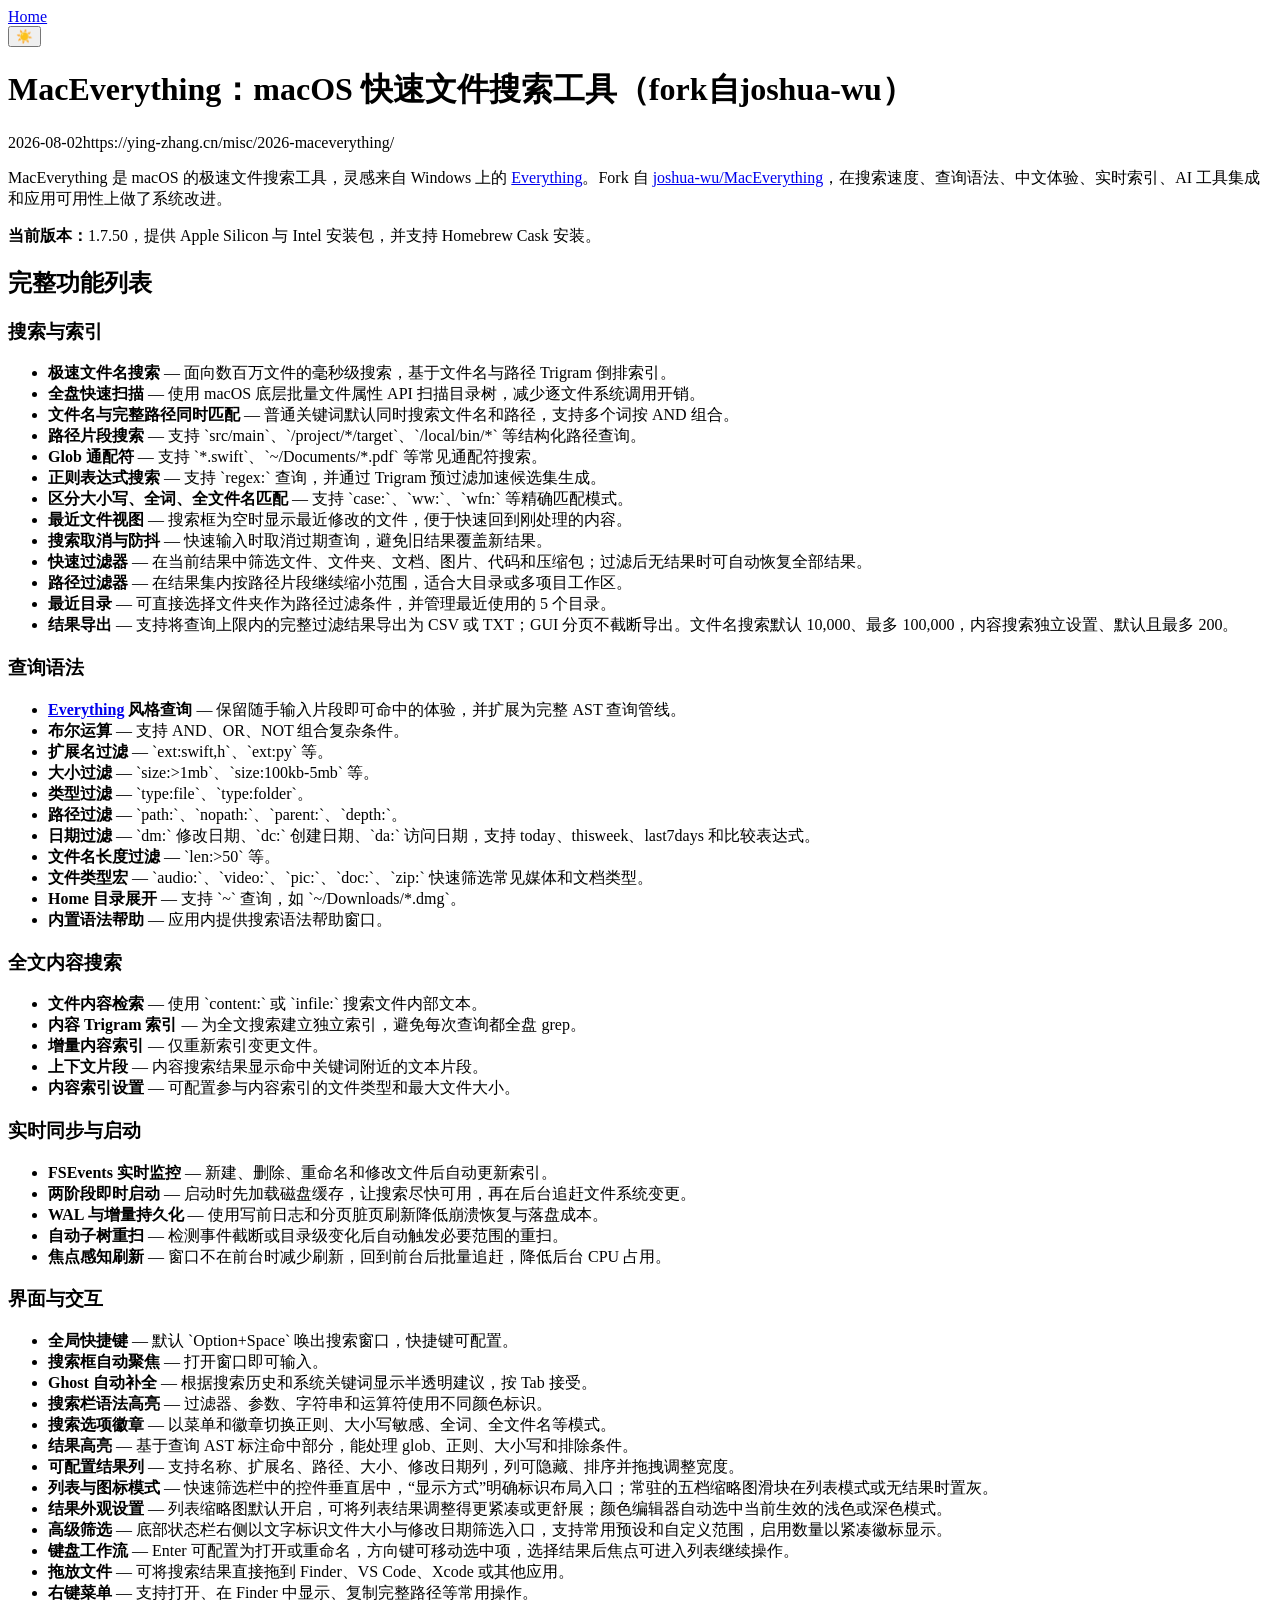
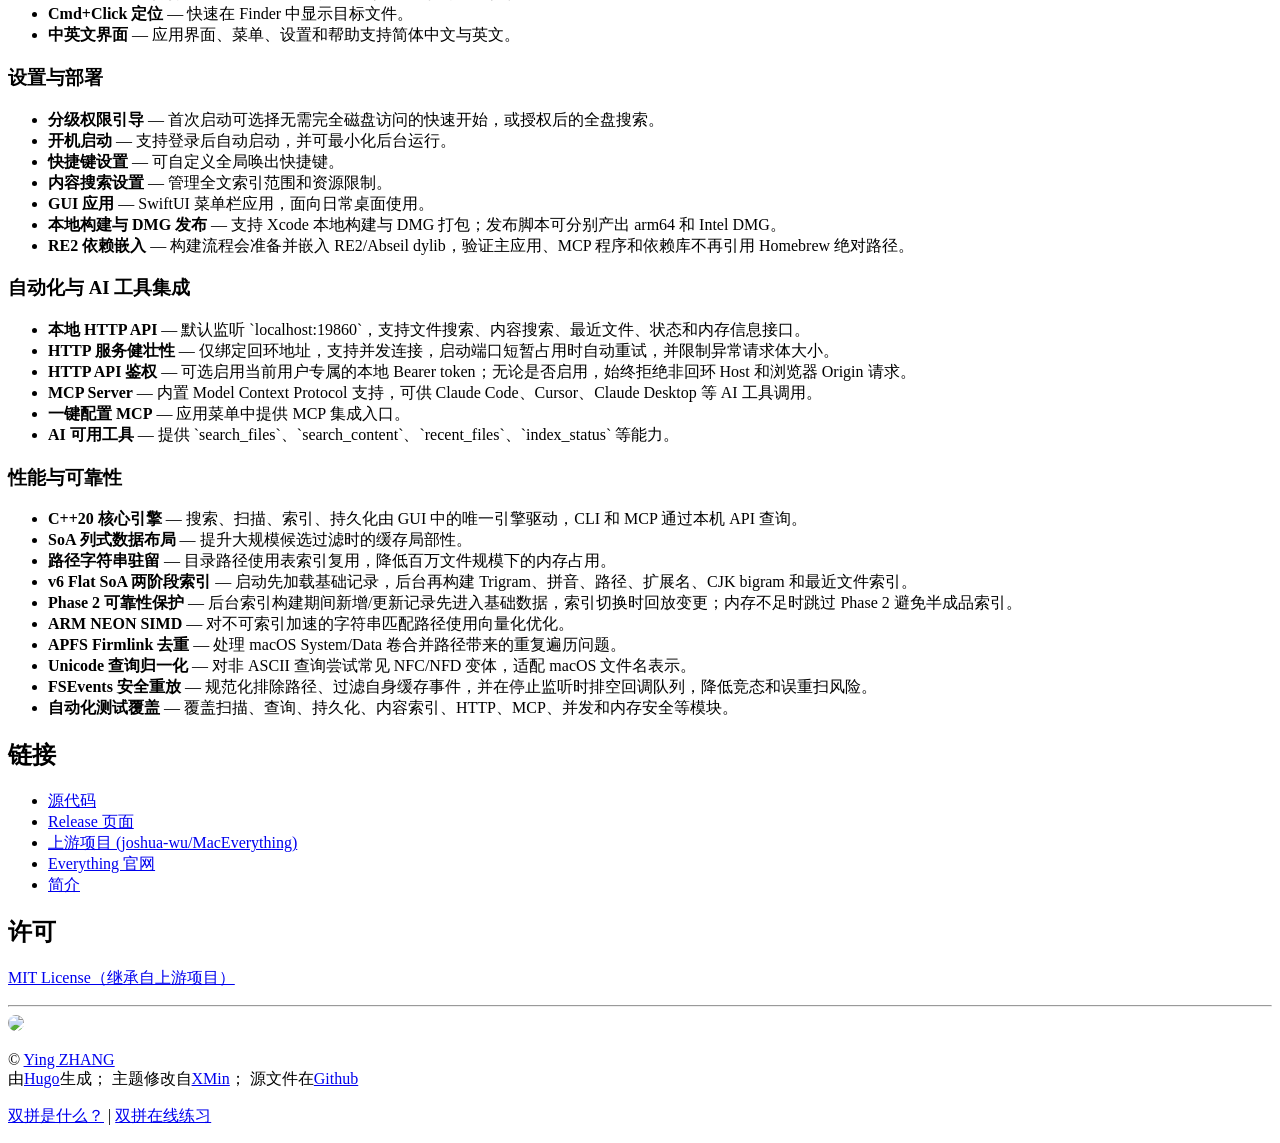
==== commit 66174b68: "Release MacEverything 1.7.50 Bump version to 1.7.50 (patch on 1.7.30): pinyin search recall and syml" ====
--- a/docs/index.html
+++ b/docs/index.html
@@ -12,7 +12,7 @@
   <p><time>2026-08-02</time><span id="url">https://ying-zhang.cn/misc/2026-maceverything/</span></p>
 </div>
 <p>MacEverything 是 macOS 的极速文件搜索工具，灵感来自 Windows 上的 <a href="https://www.voidtools.com/">Everything</a>。Fork 自 <a href="https://github.com/joshua-wu/MacEverything">joshua-wu/MacEverything</a>，在搜索速度、查询语法、中文体验、实时索引、AI 工具集成和应用可用性上做了系统改进。</p>
-<p><strong>当前版本：</strong>1.7.30，提供 Apple Silicon 与 Intel 安装包，并支持 Homebrew Cask 安装。</p>
+<p><strong>当前版本：</strong>1.7.50，提供 Apple Silicon 与 Intel 安装包，并支持 Homebrew Cask 安装。</p>
 
 <h2>完整功能列表</h2>
 
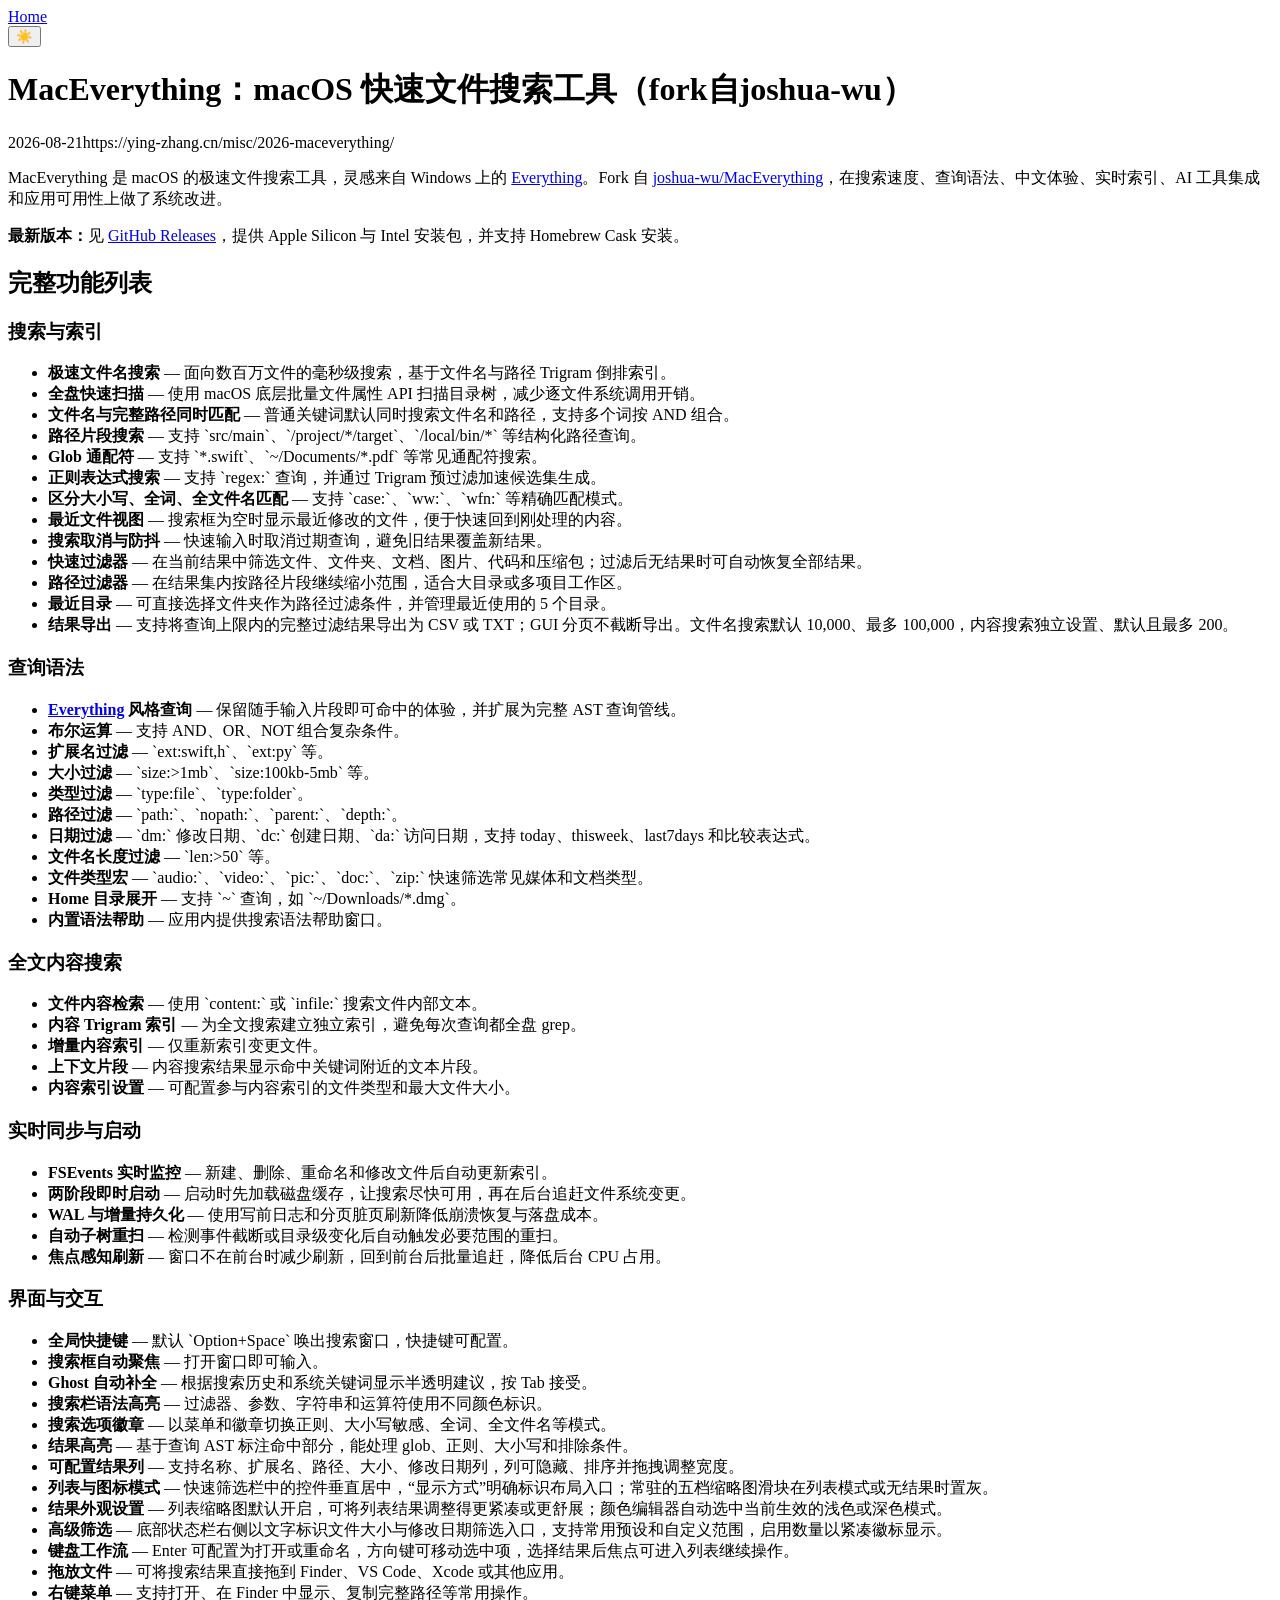
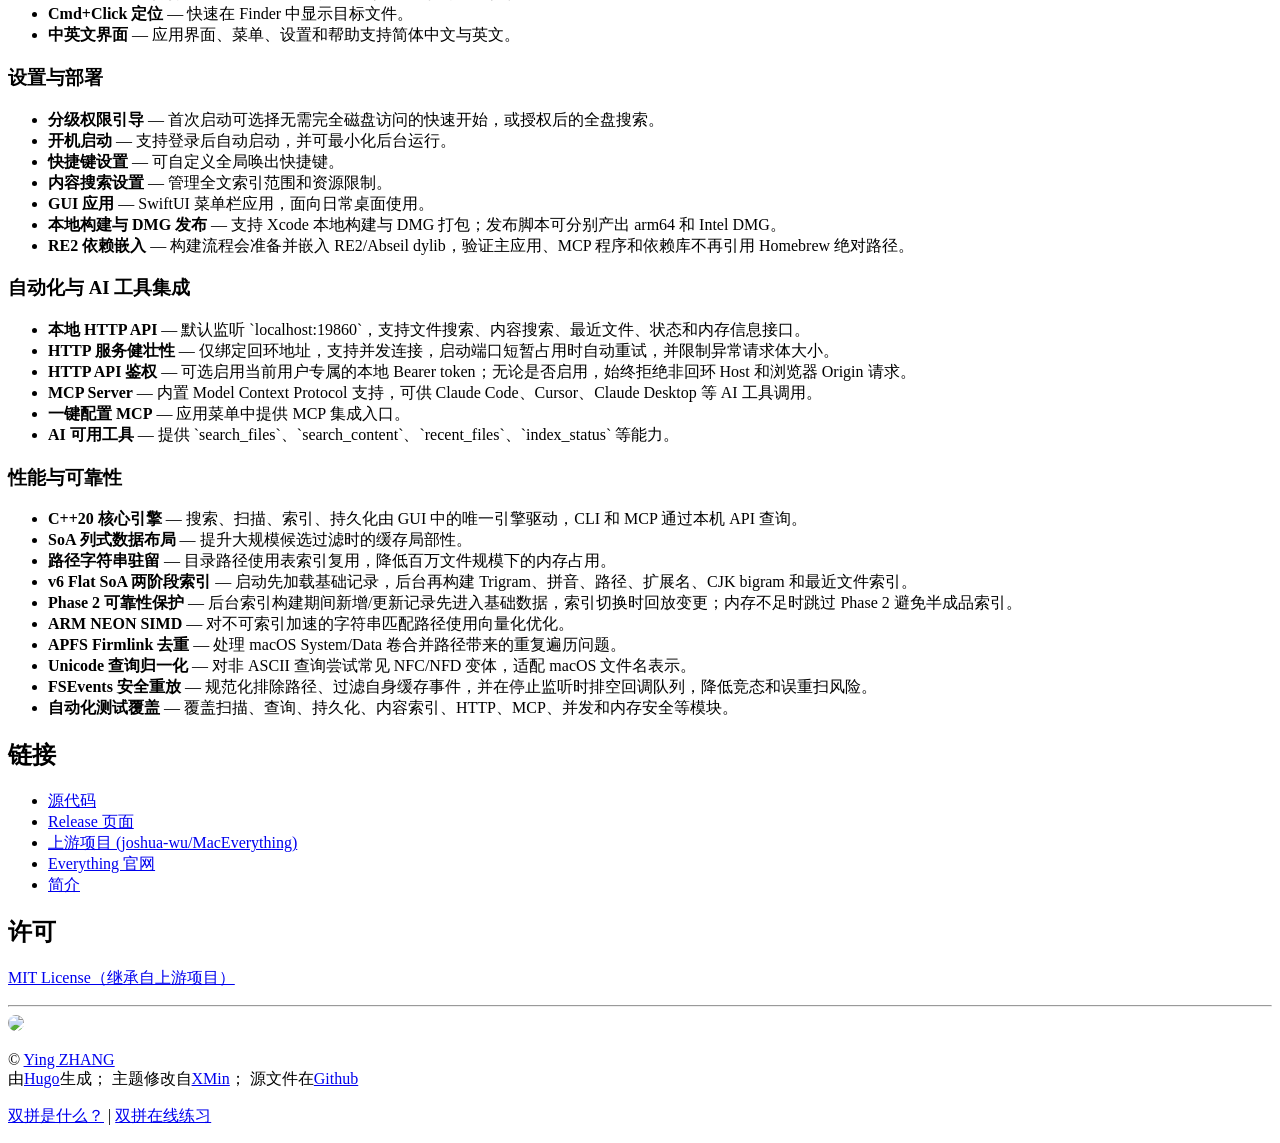
==== commit f233a528: "Make docs/index.html version link version-agnostic Point the "latest version" text at the GitHub rel" ====
--- a/docs/index.html
+++ b/docs/index.html
@@ -9,10 +9,10 @@
 
 <div class="title">
   <h1>MacEverything：macOS 快速文件搜索工具（fork自joshua-wu）</h1>
-  <p><time>2026-08-02</time><span id="url">https://ying-zhang.cn/misc/2026-maceverything/</span></p>
+  <p><time>2026-08-21</time><span id="url">https://ying-zhang.cn/misc/2026-maceverything/</span></p>
 </div>
 <p>MacEverything 是 macOS 的极速文件搜索工具，灵感来自 Windows 上的 <a href="https://www.voidtools.com/">Everything</a>。Fork 自 <a href="https://github.com/joshua-wu/MacEverything">joshua-wu/MacEverything</a>，在搜索速度、查询语法、中文体验、实时索引、AI 工具集成和应用可用性上做了系统改进。</p>
-<p><strong>当前版本：</strong>1.7.50，提供 Apple Silicon 与 Intel 安装包，并支持 Homebrew Cask 安装。</p>
+<p><strong>最新版本：</strong>见 <a href="https://github.com/ying-zhang/MacEverything/releases/latest">GitHub Releases</a>，提供 Apple Silicon 与 Intel 安装包，并支持 Homebrew Cask 安装。</p>
 
 <h2>完整功能列表</h2>
 
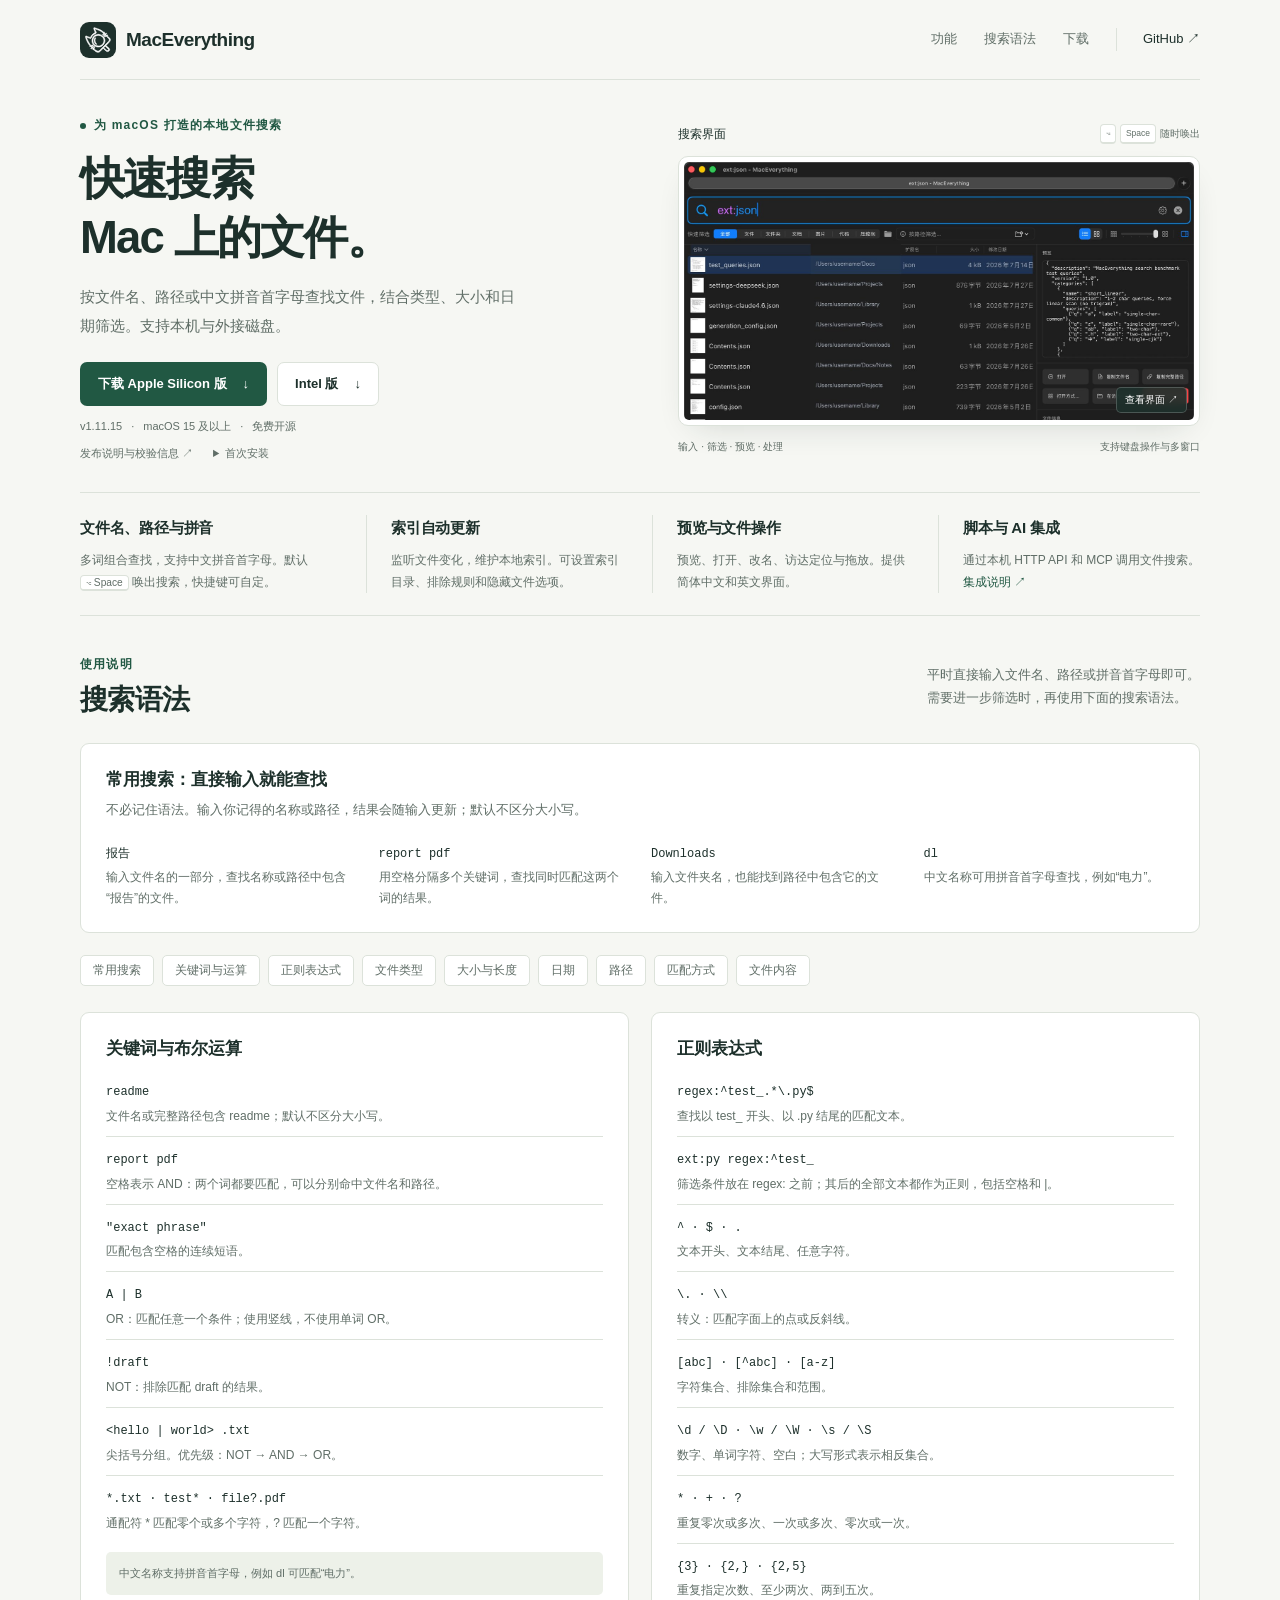
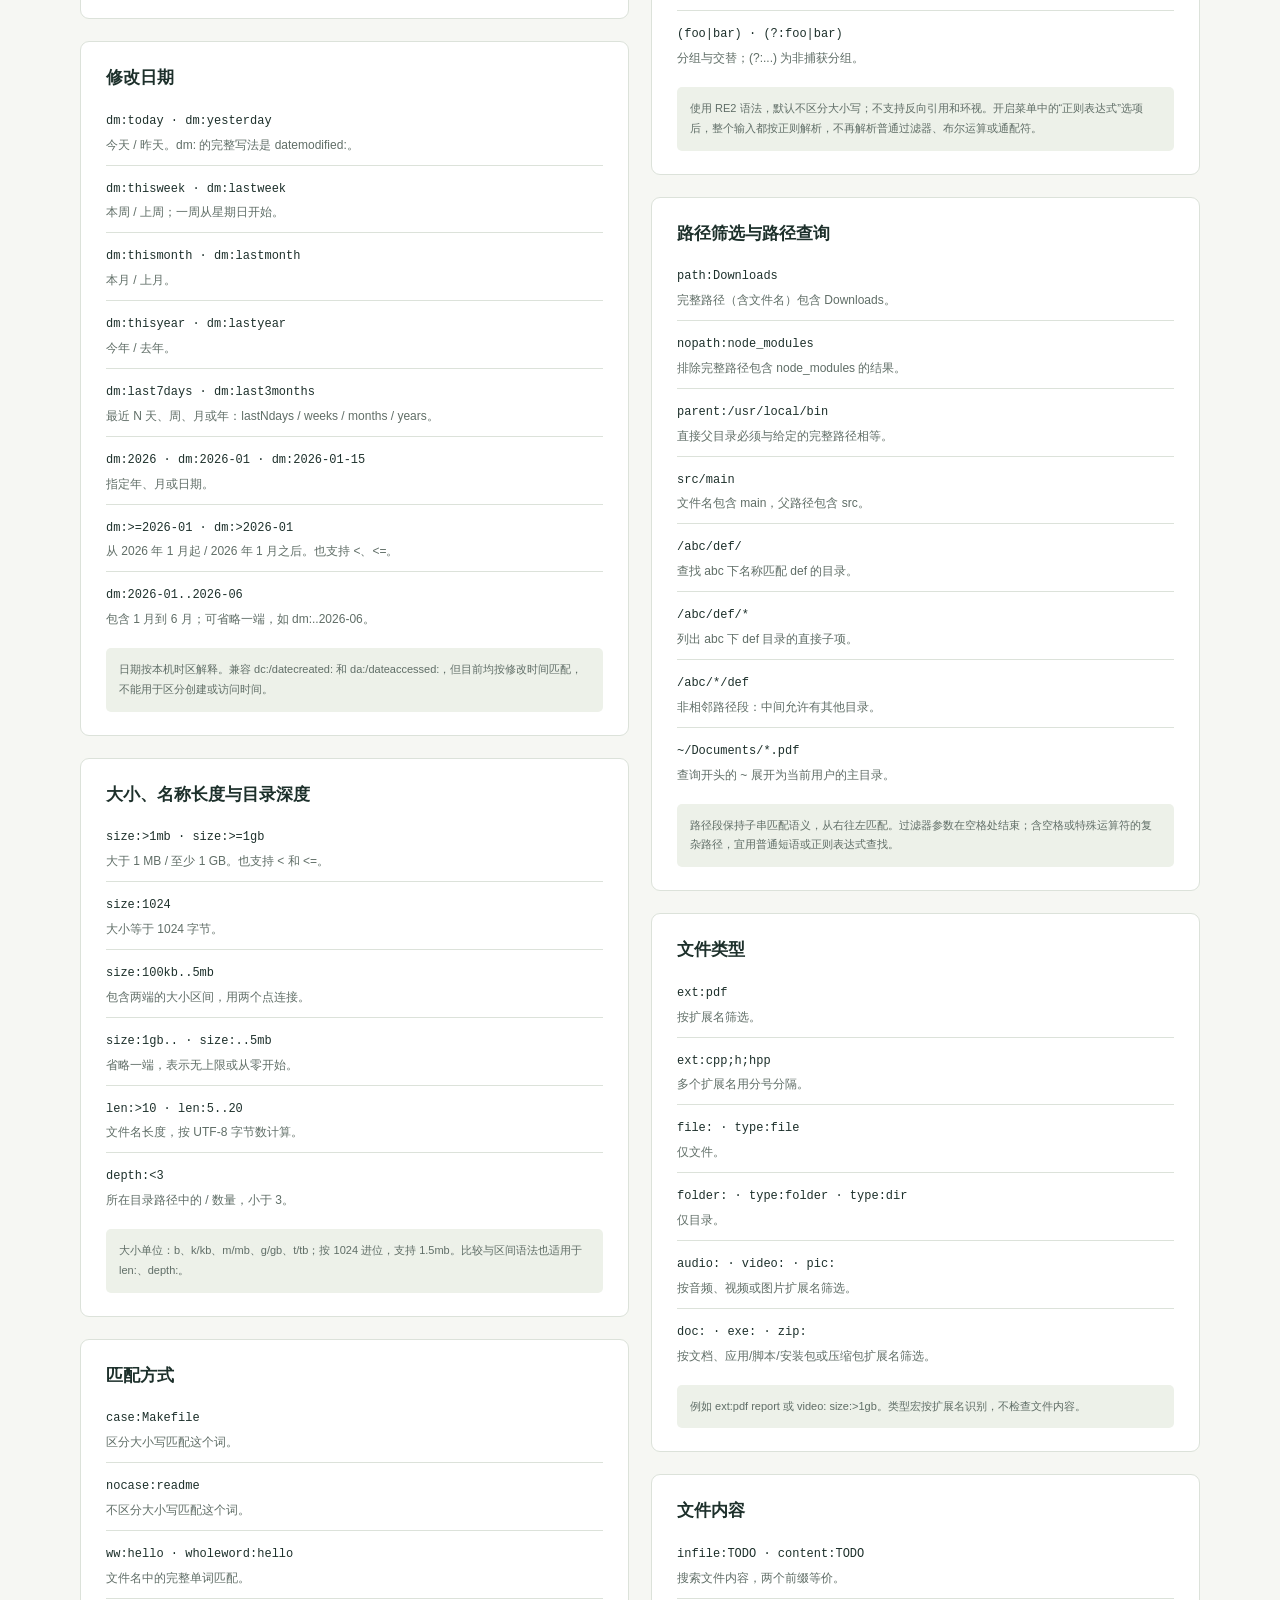
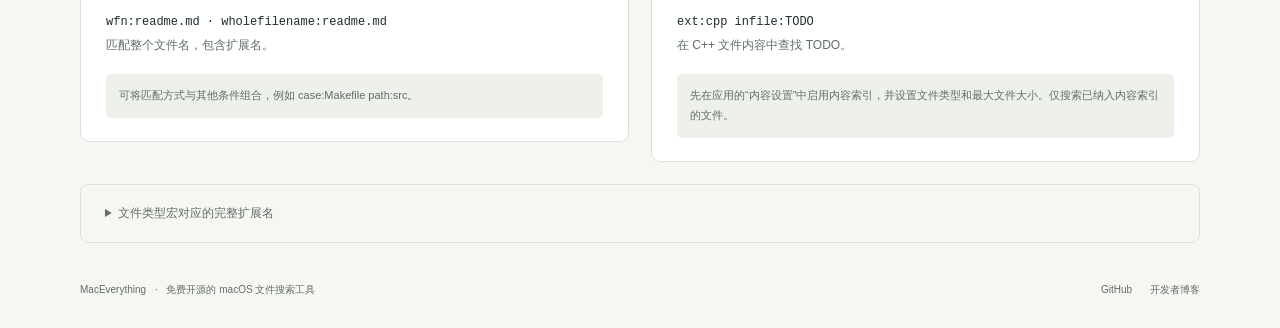
==== commit b8f9053e: "发布 1.11.15：修复增量索引与正则高亮，更新官网和文档" ====
--- a/docs/index.html
+++ b/docs/index.html
@@ -1,146 +1,159 @@
-<!DOCTYPE html><html><head><meta charset="utf-8">
+<!doctype html>
+<html lang="zh-CN">
+<head>
+  <meta charset="utf-8">
   <meta name="viewport" content="width=device-width, initial-scale=1">
-  <link rel="stylesheet" href="https://ying-zhang.cn/style.css">
-  <title>MacEverything >> Ying ZHANG</title>
-</head><body>
-  <header> <a href="https://ying-zhang.cn/">Home</a> </header>
-  <button id="btn">☀️</button>
-  <script src="https://ying-zhang.cn/dark.js"></script>
+  <meta name="description" content="MacEverything，macOS 上的快速本地文件搜索工具。文件名、路径、中文拼音和内容搜索，配合筛选、预览与文件操作，更快找到要用的文件。">
+  <meta name="theme-color" content="#f6f7f3">
+  <link rel="canonical" href="https://ying-zhang.cn/MacEverything/">
+  <link rel="icon" href="assets/icon.svg" type="image/svg+xml">
+  <link rel="stylesheet" href="assets/site.css">
+  <title>MacEverything · 快速找到 Mac 上的文件</title>
+</head>
+<body>
+  <a class="skip-link" href="#main">跳到正文</a>
+  <header class="site-header wrap">
+    <a class="brand" href="./" aria-label="MacEverything 首页"><span class="brand-icon"><img src="assets/icon.svg" width="26" height="26" alt=""></span>MacEverything</a>
+    <nav aria-label="主导航">
+      <a href="#features">功能</a><a href="#syntax">搜索语法</a><a href="#download">下载</a>
+      <a class="source-link" href="https://github.com/ying-zhang/MacEverything">GitHub <span aria-hidden="true">↗</span></a>
+    </nav>
+  </header>
 
-<div class="title">
-  <h1>MacEverything：macOS 快速文件搜索工具（fork自joshua-wu）</h1>
-  <p><time>2026-08-21</time><span id="url">https://ying-zhang.cn/misc/2026-maceverything/</span></p>
-</div>
-<p>MacEverything 是 macOS 的极速文件搜索工具，灵感来自 Windows 上的 <a href="https://www.voidtools.com/">Everything</a>。Fork 自 <a href="https://github.com/joshua-wu/MacEverything">joshua-wu/MacEverything</a>，在搜索速度、查询语法、中文体验、实时索引、AI 工具集成和应用可用性上做了系统改进。</p>
-<p><strong>最新版本：</strong>见 <a href="https://github.com/ying-zhang/MacEverything/releases/latest">GitHub Releases</a>，提供 Apple Silicon 与 Intel 安装包，并支持 Homebrew Cask 安装。</p>
+  <main id="main" class="wrap">
+    <section class="hero" aria-labelledby="hero-title">
+      <div class="hero-copy">
+        <p class="eyebrow"><span class="status-dot" aria-hidden="true"></span>为 macOS 打造的本地文件搜索</p>
+        <h1 id="hero-title">快速搜索<br>Mac 上的文件。</h1>
+        <p class="hero-description">按文件名、路径或中文拼音首字母查找文件，结合类型、大小和日期筛选。支持本机与外接磁盘。</p>
+        <div id="download" class="actions">
+          <a class="button primary" href="https://github.com/ying-zhang/MacEverything/releases/download/v1.11.15/MacEverything-arm64.dmg">下载 Apple Silicon 版 <span aria-hidden="true">↓</span></a>
+          <a class="button secondary" href="https://github.com/ying-zhang/MacEverything/releases/download/v1.11.15/MacEverything-x86_64.dmg">Intel 版 <span aria-hidden="true">↓</span></a>
+        </div>
+        <p class="download-meta">v1.11.15 <span>·</span> macOS 15 及以上 <span>·</span> 免费开源</p>
+        <div class="download-help"><a href="https://github.com/ying-zhang/MacEverything/releases/tag/v1.11.15">发布说明与校验信息 ↗</a><details class="install-note"><summary>首次安装</summary><p>打开 DMG，将 MacEverything 拖到“应用程序”。应用采用 ad-hoc 签名；若首次启动被 macOS 阻止，先尝试打开一次，再到“系统设置 → 隐私与安全性”选择“仍要打开”。</p></details></div>
+      </div>
+      <div class="hero-product">
+        <div class="product-caption"><span>搜索界面</span><span class="shortcut"><kbd>⌥</kbd><kbd>Space</kbd> 随时唤出</span></div>
+        <a class="screenshot-link" href="assets/search-preview.jpg" target="_blank" rel="noopener" aria-label="在新标签页查看完整的 MacEverything 搜索界面">
+          <img src="assets/search-preview.jpg" width="1440" height="1059" alt="MacEverything 搜索界面：搜索框、文件列表、路径筛选和文件信息" fetchpriority="high">
+          <span class="expand-hint">查看界面 <span aria-hidden="true">↗</span></span>
+        </a>
+        <p class="product-footnote">输入 · 筛选 · 预览 · 处理<span>支持键盘操作与多窗口</span></p>
+      </div>
+    </section>
 
-<h2>完整功能列表</h2>
+    <section id="features" class="benefits" aria-label="主要功能">
+      <article><h2>文件名、路径与拼音</h2><p>多词组合查找，支持中文拼音首字母。默认 <kbd>⌥ Space</kbd> 唤出搜索，快捷键可自定。</p></article>
+      <article><h2>索引自动更新</h2><p>监听文件变化，维护本地索引。可设置索引目录、排除规则和隐藏文件选项。</p></article>
+      <article><h2>预览与文件操作</h2><p>预览、打开、改名、访达定位与拖放。提供简体中文和英文界面。</p></article>
+      <article><h2>脚本与 AI 集成</h2><p>通过本机 HTTP API 和 MCP 调用文件搜索。<a class="text-link" href="https://github.com/ying-zhang/MacEverything#ai-工具集成-mcp">集成说明 ↗</a></p></article>
+    </section>
 
-<h3>搜索与索引</h3>
-<ul>
-<li><strong>极速文件名搜索</strong> — 面向数百万文件的毫秒级搜索，基于文件名与路径 Trigram 倒排索引。</li>
-<li><strong>全盘快速扫描</strong> — 使用 macOS 底层批量文件属性 API 扫描目录树，减少逐文件系统调用开销。</li>
-<li><strong>文件名与完整路径同时匹配</strong> — 普通关键词默认同时搜索文件名和路径，支持多个词按 AND 组合。</li>
-<li><strong>路径片段搜索</strong> — 支持 `src/main`、`/project/*/target`、`/local/bin/*` 等结构化路径查询。</li>
-<li><strong>Glob 通配符</strong> — 支持 `*.swift`、`~/Documents/*.pdf` 等常见通配符搜索。</li>
-<li><strong>正则表达式搜索</strong> — 支持 `regex:` 查询，并通过 Trigram 预过滤加速候选集生成。</li>
-<li><strong>区分大小写、全词、全文件名匹配</strong> — 支持 `case:`、`ww:`、`wfn:` 等精确匹配模式。</li>
-<li><strong>最近文件视图</strong> — 搜索框为空时显示最近修改的文件，便于快速回到刚处理的内容。</li>
-<li><strong>搜索取消与防抖</strong> — 快速输入时取消过期查询，避免旧结果覆盖新结果。</li>
-<li><strong>快速过滤器</strong> — 在当前结果中筛选文件、文件夹、文档、图片、代码和压缩包；过滤后无结果时可自动恢复全部结果。</li>
-<li><strong>路径过滤器</strong> — 在结果集内按路径片段继续缩小范围，适合大目录或多项目工作区。</li>
-<li><strong>最近目录</strong> — 可直接选择文件夹作为路径过滤条件，并管理最近使用的 5 个目录。</li>
-<li><strong>结果导出</strong> — 支持将查询上限内的完整过滤结果导出为 CSV 或 TXT；GUI 分页不截断导出。文件名搜索默认 10,000、最多 100,000，内容搜索独立设置、默认且最多 200。</li>
-</ul>
-
-<h3>查询语法</h3>
-<ul>
-<li><strong><a href="https://www.voidtools.com/">Everything</a> 风格查询</strong> — 保留随手输入片段即可命中的体验，并扩展为完整 AST 查询管线。</li>
-<li><strong>布尔运算</strong> — 支持 AND、OR、NOT 组合复杂条件。</li>
-<li><strong>扩展名过滤</strong> — `ext:swift,h`、`ext:py` 等。</li>
-<li><strong>大小过滤</strong> — `size:&gt;1mb`、`size:100kb-5mb` 等。</li>
-<li><strong>类型过滤</strong> — `type:file`、`type:folder`。</li>
-<li><strong>路径过滤</strong> — `path:`、`nopath:`、`parent:`、`depth:`。</li>
-<li><strong>日期过滤</strong> — `dm:` 修改日期、`dc:` 创建日期、`da:` 访问日期，支持 today、thisweek、last7days 和比较表达式。</li>
-<li><strong>文件名长度过滤</strong> — `len:&gt;50` 等。</li>
-<li><strong>文件类型宏</strong> — `audio:`、`video:`、`pic:`、`doc:`、`zip:` 快速筛选常见媒体和文档类型。</li>
-<li><strong>Home 目录展开</strong> — 支持 `~` 查询，如 `~/Downloads/*.dmg`。</li>
-<li><strong>内置语法帮助</strong> — 应用内提供搜索语法帮助窗口。</li>
-</ul>
-
-<h3>全文内容搜索</h3>
-<ul>
-<li><strong>文件内容检索</strong> — 使用 `content:` 或 `infile:` 搜索文件内部文本。</li>
-<li><strong>内容 Trigram 索引</strong> — 为全文搜索建立独立索引，避免每次查询都全盘 grep。</li>
-<li><strong>增量内容索引</strong> — 仅重新索引变更文件。</li>
-<li><strong>上下文片段</strong> — 内容搜索结果显示命中关键词附近的文本片段。</li>
-<li><strong>内容索引设置</strong> — 可配置参与内容索引的文件类型和最大文件大小。</li>
-</ul>
-
-<h3>实时同步与启动</h3>
-<ul>
-<li><strong>FSEvents 实时监控</strong> — 新建、删除、重命名和修改文件后自动更新索引。</li>
-<li><strong>两阶段即时启动</strong> — 启动时先加载磁盘缓存，让搜索尽快可用，再在后台追赶文件系统变更。</li>
-<li><strong>WAL 与增量持久化</strong> — 使用写前日志和分页脏页刷新降低崩溃恢复与落盘成本。</li>
-<li><strong>自动子树重扫</strong> — 检测事件截断或目录级变化后自动触发必要范围的重扫。</li>
-<li><strong>焦点感知刷新</strong> — 窗口不在前台时减少刷新，回到前台后批量追赶，降低后台 CPU 占用。</li>
-</ul>
-
-<h3>界面与交互</h3>
-<ul>
-<li><strong>全局快捷键</strong> — 默认 `Option+Space` 唤出搜索窗口，快捷键可配置。</li>
-<li><strong>搜索框自动聚焦</strong> — 打开窗口即可输入。</li>
-<li><strong>Ghost 自动补全</strong> — 根据搜索历史和系统关键词显示半透明建议，按 Tab 接受。</li>
-<li><strong>搜索栏语法高亮</strong> — 过滤器、参数、字符串和运算符使用不同颜色标识。</li>
-<li><strong>搜索选项徽章</strong> — 以菜单和徽章切换正则、大小写敏感、全词、全文件名等模式。</li>
-<li><strong>结果高亮</strong> — 基于查询 AST 标注命中部分，能处理 glob、正则、大小写和排除条件。</li>
-<li><strong>可配置结果列</strong> — 支持名称、扩展名、路径、大小、修改日期列，列可隐藏、排序并拖拽调整宽度。</li>
-<li><strong>列表与图标模式</strong> — 快速筛选栏中的控件垂直居中，“显示方式”明确标识布局入口；常驻的五档缩略图滑块在列表模式或无结果时置灰。</li>
-<li><strong>结果外观设置</strong> — 列表缩略图默认开启，可将列表结果调整得更紧凑或更舒展；颜色编辑器自动选中当前生效的浅色或深色模式。</li>
-<li><strong>高级筛选</strong> — 底部状态栏右侧以文字标识文件大小与修改日期筛选入口，支持常用预设和自定义范围，启用数量以紧凑徽标显示。</li>
-<li><strong>键盘工作流</strong> — Enter 可配置为打开或重命名，方向键可移动选中项，选择结果后焦点可进入列表继续操作。</li>
-<li><strong>拖放文件</strong> — 可将搜索结果直接拖到 Finder、VS Code、Xcode 或其他应用。</li>
-<li><strong>右键菜单</strong> — 支持打开、在 Finder 中显示、复制完整路径等常用操作。</li>
-<li><strong>Cmd+Click 定位</strong> — 快速在 Finder 中显示目标文件。</li>
-<li><strong>中英文界面</strong> — 应用界面、菜单、设置和帮助支持简体中文与英文。</li>
-</ul>
-
-<h3>设置与部署</h3>
-<ul>
-<li><strong>分级权限引导</strong> — 首次启动可选择无需完全磁盘访问的快速开始，或授权后的全盘搜索。</li>
-<li><strong>开机启动</strong> — 支持登录后自动启动，并可最小化后台运行。</li>
-<li><strong>快捷键设置</strong> — 可自定义全局唤出快捷键。</li>
-<li><strong>内容搜索设置</strong> — 管理全文索引范围和资源限制。</li>
-<li><strong>GUI 应用</strong> — SwiftUI 菜单栏应用，面向日常桌面使用。</li>
-<li><strong>本地构建与 DMG 发布</strong> — 支持 Xcode 本地构建与 DMG 打包；发布脚本可分别产出 arm64 和 Intel DMG。</li>
-<li><strong>RE2 依赖嵌入</strong> — 构建流程会准备并嵌入 RE2/Abseil dylib，验证主应用、MCP 程序和依赖库不再引用 Homebrew 绝对路径。</li>
-</ul>
-
-<h3>自动化与 AI 工具集成</h3>
-<ul>
-<li><strong>本地 HTTP API</strong> — 默认监听 `localhost:19860`，支持文件搜索、内容搜索、最近文件、状态和内存信息接口。</li>
-<li><strong>HTTP 服务健壮性</strong> — 仅绑定回环地址，支持并发连接，启动端口短暂占用时自动重试，并限制异常请求体大小。</li>
-<li><strong>HTTP API 鉴权</strong> — 可选启用当前用户专属的本地 Bearer token；无论是否启用，始终拒绝非回环 Host 和浏览器 Origin 请求。</li>
-<li><strong>MCP Server</strong> — 内置 Model Context Protocol 支持，可供 Claude Code、Cursor、Claude Desktop 等 AI 工具调用。</li>
-<li><strong>一键配置 MCP</strong> — 应用菜单中提供 MCP 集成入口。</li>
-<li><strong>AI 可用工具</strong> — 提供 `search_files`、`search_content`、`recent_files`、`index_status` 等能力。</li>
-</ul>
-
-<h3>性能与可靠性</h3>
-<ul>
-<li><strong>C++20 核心引擎</strong> — 搜索、扫描、索引、持久化由 GUI 中的唯一引擎驱动，CLI 和 MCP 通过本机 API 查询。</li>
-<li><strong>SoA 列式数据布局</strong> — 提升大规模候选过滤时的缓存局部性。</li>
-<li><strong>路径字符串驻留</strong> — 目录路径使用表索引复用，降低百万文件规模下的内存占用。</li>
-<li><strong>v6 Flat SoA 两阶段索引</strong> — 启动先加载基础记录，后台再构建 Trigram、拼音、路径、扩展名、CJK bigram 和最近文件索引。</li>
-<li><strong>Phase 2 可靠性保护</strong> — 后台索引构建期间新增/更新记录先进入基础数据，索引切换时回放变更；内存不足时跳过 Phase 2 避免半成品索引。</li>
-<li><strong>ARM NEON SIMD</strong> — 对不可索引加速的字符串匹配路径使用向量化优化。</li>
-<li><strong>APFS Firmlink 去重</strong> — 处理 macOS System/Data 卷合并路径带来的重复遍历问题。</li>
-<li><strong>Unicode 查询归一化</strong> — 对非 ASCII 查询尝试常见 NFC/NFD 变体，适配 macOS 文件名表示。</li>
-<li><strong>FSEvents 安全重放</strong> — 规范化排除路径、过滤自身缓存事件，并在停止监听时排空回调队列，降低竞态和误重扫风险。</li>
-<li><strong>自动化测试覆盖</strong> — 覆盖扫描、查询、持久化、内容索引、HTTP、MCP、并发和内存安全等模块。</li>
-</ul>
-
-<h2>链接</h2>
-<ul>
-<li><a href="https://github.com/ying-zhang/MacEverything">源代码</a></li>
-<li><a href="https://github.com/ying-zhang/MacEverything/releases">Release 页面</a></li>
-<li><a href="https://github.com/joshua-wu/MacEverything">上游项目 (joshua-wu/MacEverything)</a></li>
-<li><a href="https://www.voidtools.com/">Everything 官网</a></li>
-<li><a href="https://ying-zhang.cn/misc/2026-maceverything/">简介</a></li>
-</ul>
-
-<h2>许可</h2>
-
-<p><a href="https://github.com/ying-zhang/MacEverything/blob/main/LICENSE">MIT License（继承自上游项目）</a></p>
-
-<footer>
-<hr/>
-<img src="https://ying-zhang.cn/up.png" style="height: 120px; border-radius: 59px"/><br/>
-<p>&copy; <a href="https://ics.nju.edu.cn/people/yingzhang/index.html" target="_blank">Ying ZHANG</a><br/>
-由<a href="https://gohugo.io/" target="_blank">Hugo</a>生成；
-主题修改自<a href="https://themes.gohugo.io/themes/hugo-xmin/" target="_blank">XMin</a>；
-源文件在<a href="https://github.com/ying-zhang/ying-zhang.github.io" target="_blank">Github</a></p>
-<p><a href="https://ying-zhang.cn/misc/udpn.html">双拼是什么？</a> | <a href="https://ying-zhang.cn/misc/udpnlmxi.html">双拼在线练习</a></p>
-</footer>
+    <section id="syntax" class="syntax-section" aria-labelledby="search-title">
+      <div class="syntax-heading"><div><p class="eyebrow">使用说明</p><h2 id="search-title">搜索语法</h2></div><p>平时直接输入文件名、路径或拼音首字母即可。<br>需要进一步筛选时，再使用下面的搜索语法。</p></div>
+      <article id="syntax-everyday" class="syntax-card everyday-search" aria-labelledby="everyday-title">
+        <div class="everyday-heading"><h3 id="everyday-title">常用搜索：直接输入就能查找</h3><p>不必记住语法。输入你记得的名称或路径，结果会随输入更新；默认不区分大小写。</p></div>
+        <dl>
+          <div><dt><code>报告</code></dt><dd>输入文件名的一部分，查找名称或路径中包含“报告”的文件。</dd></div>
+          <div><dt><code>report pdf</code></dt><dd>用空格分隔多个关键词，查找同时匹配这两个词的结果。</dd></div>
+          <div><dt><code>Downloads</code></dt><dd>输入文件夹名，也能找到路径中包含它的文件。</dd></div>
+          <div><dt><code>dl</code></dt><dd>中文名称可用拼音首字母查找，例如“电力”。</dd></div>
+        </dl>
+      </article>
+      <nav class="syntax-nav" aria-label="搜索语法目录">
+        <a href="#syntax-everyday">常用搜索</a>
+        <a href="#syntax-basic">关键词与运算</a>
+        <a href="#syntax-regex">正则表达式</a>
+        <a href="#syntax-files">文件类型</a>
+        <a href="#syntax-size">大小与长度</a>
+        <a href="#syntax-dates">日期</a>
+        <a href="#syntax-paths">路径</a>
+        <a href="#syntax-modifiers">匹配方式</a>
+        <a href="#syntax-content">文件内容</a>
+      </nav>
+      <div class="syntax-grid">
+        <div class="syntax-column">
+          <article id="syntax-basic" class="syntax-card"><h3>关键词与布尔运算</h3><dl>
+          <div><dt><code>readme</code></dt><dd>文件名或完整路径包含 readme；默认不区分大小写。</dd></div>
+          <div><dt><code>report pdf</code></dt><dd>空格表示 AND：两个词都要匹配，可以分别命中文件名和路径。</dd></div>
+          <div><dt><code>&quot;exact phrase&quot;</code></dt><dd>匹配包含空格的连续短语。</dd></div>
+          <div><dt><code>A | B</code></dt><dd>OR：匹配任意一个条件；使用竖线，不使用单词 OR。</dd></div>
+          <div><dt><code>!draft</code></dt><dd>NOT：排除匹配 draft 的结果。</dd></div>
+          <div><dt><code>&lt;hello | world&gt; .txt</code></dt><dd>尖括号分组。优先级：NOT → AND → OR。</dd></div>
+          <div><dt><code>*.txt · test* · file?.pdf</code></dt><dd>通配符 * 匹配零个或多个字符，? 匹配一个字符。</dd></div>
+        </dl><p class="syntax-note">中文名称支持拼音首字母，例如 dl 可匹配“电力”。</p></article>
+          <article id="syntax-dates" class="syntax-card"><h3>修改日期</h3><dl>
+          <div><dt><code>dm:today · dm:yesterday</code></dt><dd>今天 / 昨天。dm: 的完整写法是 datemodified:。</dd></div>
+          <div><dt><code>dm:thisweek · dm:lastweek</code></dt><dd>本周 / 上周；一周从星期日开始。</dd></div>
+          <div><dt><code>dm:thismonth · dm:lastmonth</code></dt><dd>本月 / 上月。</dd></div>
+          <div><dt><code>dm:thisyear · dm:lastyear</code></dt><dd>今年 / 去年。</dd></div>
+          <div><dt><code>dm:last7days · dm:last3months</code></dt><dd>最近 N 天、周、月或年：lastNdays / weeks / months / years。</dd></div>
+          <div><dt><code>dm:2026 · dm:2026-01 · dm:2026-01-15</code></dt><dd>指定年、月或日期。</dd></div>
+          <div><dt><code>dm:&gt;=2026-01 · dm:&gt;2026-01</code></dt><dd>从 2026 年 1 月起 / 2026 年 1 月之后。也支持 &lt;、&lt;=。</dd></div>
+          <div><dt><code>dm:2026-01..2026-06</code></dt><dd>包含 1 月到 6 月；可省略一端，如 dm:..2026-06。</dd></div>
+        </dl><p class="syntax-note">日期按本机时区解释。兼容 dc:/datecreated: 和 da:/dateaccessed:，但目前均按修改时间匹配，不能用于区分创建或访问时间。</p></article>
+          <article id="syntax-size" class="syntax-card"><h3>大小、名称长度与目录深度</h3><dl>
+          <div><dt><code>size:&gt;1mb · size:&gt;=1gb</code></dt><dd>大于 1 MB / 至少 1 GB。也支持 &lt; 和 &lt;=。</dd></div>
+          <div><dt><code>size:1024</code></dt><dd>大小等于 1024 字节。</dd></div>
+          <div><dt><code>size:100kb..5mb</code></dt><dd>包含两端的大小区间，用两个点连接。</dd></div>
+          <div><dt><code>size:1gb.. · size:..5mb</code></dt><dd>省略一端，表示无上限或从零开始。</dd></div>
+          <div><dt><code>len:&gt;10 · len:5..20</code></dt><dd>文件名长度，按 UTF-8 字节数计算。</dd></div>
+          <div><dt><code>depth:&lt;3</code></dt><dd>所在目录路径中的 / 数量，小于 3。</dd></div>
+        </dl><p class="syntax-note">大小单位：b、k/kb、m/mb、g/gb、t/tb；按 1024 进位，支持 1.5mb。比较与区间语法也适用于 len:、depth:。</p></article>
+          <article id="syntax-modifiers" class="syntax-card"><h3>匹配方式</h3><dl>
+          <div><dt><code>case:Makefile</code></dt><dd>区分大小写匹配这个词。</dd></div>
+          <div><dt><code>nocase:readme</code></dt><dd>不区分大小写匹配这个词。</dd></div>
+          <div><dt><code>ww:hello · wholeword:hello</code></dt><dd>文件名中的完整单词匹配。</dd></div>
+          <div><dt><code>wfn:readme.md · wholefilename:readme.md</code></dt><dd>匹配整个文件名，包含扩展名。</dd></div>
+        </dl><p class="syntax-note">可将匹配方式与其他条件组合，例如 case:Makefile path:src。</p></article>
+        </div>
+        <div class="syntax-column">
+          <article id="syntax-regex" class="syntax-card"><h3>正则表达式</h3><dl>
+          <div><dt><code>regex:^test_.*\.py$</code></dt><dd>查找以 test_ 开头、以 .py 结尾的匹配文本。</dd></div>
+          <div><dt><code>ext:py regex:^test_</code></dt><dd>筛选条件放在 regex: 之前；其后的全部文本都作为正则，包括空格和 |。</dd></div>
+          <div><dt><code>^ · $ · .</code></dt><dd>文本开头、文本结尾、任意字符。</dd></div>
+          <div><dt><code>\. · \\</code></dt><dd>转义：匹配字面上的点或反斜线。</dd></div>
+          <div><dt><code>[abc] · [^abc] · [a-z]</code></dt><dd>字符集合、排除集合和范围。</dd></div>
+          <div><dt><code>\d / \D · \w / \W · \s / \S</code></dt><dd>数字、单词字符、空白；大写形式表示相反集合。</dd></div>
+          <div><dt><code>* · + · ?</code></dt><dd>重复零次或多次、一次或多次、零次或一次。</dd></div>
+          <div><dt><code>{3} · {2,} · {2,5}</code></dt><dd>重复指定次数、至少两次、两到五次。</dd></div>
+          <div><dt><code>(foo|bar) · (?:foo|bar)</code></dt><dd>分组与交替；(?:...) 为非捕获分组。</dd></div>
+        </dl><p class="syntax-note">使用 RE2 语法，默认不区分大小写；不支持反向引用和环视。开启菜单中的“正则表达式”选项后，整个输入都按正则解析，不再解析普通过滤器、布尔运算或通配符。</p></article>
+          <article id="syntax-paths" class="syntax-card"><h3>路径筛选与路径查询</h3><dl>
+          <div><dt><code>path:Downloads</code></dt><dd>完整路径（含文件名）包含 Downloads。</dd></div>
+          <div><dt><code>nopath:node_modules</code></dt><dd>排除完整路径包含 node_modules 的结果。</dd></div>
+          <div><dt><code>parent:/usr/local/bin</code></dt><dd>直接父目录必须与给定的完整路径相等。</dd></div>
+          <div><dt><code>src/main</code></dt><dd>文件名包含 main，父路径包含 src。</dd></div>
+          <div><dt><code>/abc/def/</code></dt><dd>查找 abc 下名称匹配 def 的目录。</dd></div>
+          <div><dt><code>/abc/def/*</code></dt><dd>列出 abc 下 def 目录的直接子项。</dd></div>
+          <div><dt><code>/abc/*/def</code></dt><dd>非相邻路径段：中间允许有其他目录。</dd></div>
+          <div><dt><code>~/Documents/*.pdf</code></dt><dd>查询开头的 ~ 展开为当前用户的主目录。</dd></div>
+        </dl><p class="syntax-note">路径段保持子串匹配语义，从右往左匹配。过滤器参数在空格处结束；含空格或特殊运算符的复杂路径，宜用普通短语或正则表达式查找。</p></article>
+          <article id="syntax-files" class="syntax-card"><h3>文件类型</h3><dl>
+          <div><dt><code>ext:pdf</code></dt><dd>按扩展名筛选。</dd></div>
+          <div><dt><code>ext:cpp;h;hpp</code></dt><dd>多个扩展名用分号分隔。</dd></div>
+          <div><dt><code>file: · type:file</code></dt><dd>仅文件。</dd></div>
+          <div><dt><code>folder: · type:folder · type:dir</code></dt><dd>仅目录。</dd></div>
+          <div><dt><code>audio: · video: · pic:</code></dt><dd>按音频、视频或图片扩展名筛选。</dd></div>
+          <div><dt><code>doc: · exe: · zip:</code></dt><dd>按文档、应用/脚本/安装包或压缩包扩展名筛选。</dd></div>
+        </dl><p class="syntax-note">例如 ext:pdf report 或 video: size:&gt;1gb。类型宏按扩展名识别，不检查文件内容。</p></article>
+          <article id="syntax-content" class="syntax-card"><h3>文件内容</h3><dl>
+          <div><dt><code>infile:TODO · content:TODO</code></dt><dd>搜索文件内容，两个前缀等价。</dd></div>
+          <div><dt><code>ext:cpp infile:TODO</code></dt><dd>在 C++ 文件内容中查找 TODO。</dd></div>
+        </dl><p class="syntax-note">先在应用的“内容设置”中启用内容索引，并设置文件类型和最大文件大小。仅搜索已纳入内容索引的文件。</p></article>
+        </div>
+      </div>
+      <details class="macro-reference"><summary>文件类型宏对应的完整扩展名</summary><dl>
+        <div><dt><code>audio:</code></dt><dd><code>mp3 wav flac aac ogg m4a wma alac</code></dd></div>
+        <div><dt><code>video:</code></dt><dd><code>mp4 avi mkv mov wmv flv webm m4v</code></dd></div>
+        <div><dt><code>pic:</code></dt><dd><code>jpg jpeg png gif bmp tiff tif webp svg ico heic heif raw</code></dd></div>
+        <div><dt><code>doc:</code></dt><dd><code>pdf doc docx xls xlsx ppt pptx txt rtf odt ods odp csv md</code></dd></div>
+        <div><dt><code>exe:</code></dt><dd><code>app dmg pkg sh command csh action</code></dd></div>
+        <div><dt><code>zip:</code></dt><dd><code>zip rar 7z tar gz bz2 xz tgz zst lz4</code></dd></div>
+      </dl></details>
+    </section>
+  </main>
+  <footer class="site-footer wrap"><p>MacEverything <span>·</span> 免费开源的 macOS 文件搜索工具</p><div><a href="https://github.com/ying-zhang/MacEverything">GitHub</a><a href="https://ying-zhang.cn/misc/2026-maceverything/">开发者博客</a></div></footer>
 </body>
 </html>
--- a/docs/assets/site.css
+++ b/docs/assets/site.css
@@ -0,0 +1,402 @@
+:root {
+  color-scheme:light dark;
+  --paper:#f6f7f3;
+  --surface:#fff;
+  --ink:#1d302b;
+  --muted:#606e67;
+  --line:#dce2da;
+  --accent:#215843;
+  --accent-hover:#143e2e;
+  --tint:#edf1e9;
+  --mono:"SFMono-Regular",Consolas,"Liberation Mono",monospace;
+}
+
+* {
+  box-sizing:border-box;
+}
+
+html {
+  scroll-behavior:smooth;
+  scroll-padding-top:24px;
+}
+
+body {
+  margin:0;
+  background:var(--paper);
+  color:var(--ink);
+  font-family:-apple-system,BlinkMacSystemFont,"Segoe UI","PingFang SC","Microsoft YaHei",sans-serif;
+  -webkit-font-smoothing:antialiased;
+  font-size:15px;
+  line-height:1.75;
+}
+
+a {
+  color:inherit;
+  text-decoration:none;
+}
+
+a:focus-visible,summary:focus-visible {
+  outline:3px solid var(--accent);
+  outline-offset:5px;
+}
+
+a:hover {
+  text-decoration:underline;
+  text-underline-offset:4px;
+}
+
+img {
+  display:block;
+  max-width:100%;
+}
+
+.wrap {
+  width:min(1120px,calc(100% - 72px));
+  margin-inline:auto;
+}
+
+.skip-link {
+  position:absolute;
+  top:-100px;
+  left:16px;
+  z-index:10;
+  padding:10px 20px;
+  background:var(--surface);
+}
+
+.skip-link:focus {
+  top:10px;
+}
+
+.site-header {
+  min-height:80px;
+  display:flex;
+  align-items:center;
+  justify-content:space-between;
+  border-bottom:1px solid var(--line);
+  gap:24px;
+}
+
+.brand {
+  display:flex;
+  align-items:center;
+  gap:10px;
+  font-size:19px;
+  font-weight:700;
+  letter-spacing:-.5px;
+}
+
+.brand-icon {
+  display:grid;
+  place-items:center;
+  background:var(--ink);
+  border-radius:9px;
+  width:36px;
+  height:36px;
+}
+
+.brand-icon img {
+  filter:brightness(0) invert(1);
+}
+
+nav {
+  display:flex;
+  align-items:center;
+  gap:27px;
+  font-size:13px;
+  color:var(--muted);
+}
+
+nav .source-link {
+  border-left:1px solid var(--line);
+  padding-left:26px;
+  color:var(--ink);
+}
+
+.hero {
+  display:grid;
+  grid-template-columns:1.04fr 1fr;
+  gap:56px;
+  align-items:center;
+  padding:35px 0 28px;
+}
+
+.eyebrow {
+  margin:0 0 13px;
+  font-size:12px;
+  font-weight:600;
+  letter-spacing:1.2px;
+  color:var(--accent);
+  display:flex;
+  align-items:center;
+  gap:8px;
+}
+
+.status-dot {
+  width:6px;
+  height:6px;
+  background:var(--accent);
+  border-radius:50%;
+}
+
+h1,h2,h3,p {
+  margin-top:0;
+}
+
+h1 {
+  font-size:clamp(34px,3.55vw,48px);
+  line-height:1.3;
+  letter-spacing:-1.8px;
+  font-weight:730;
+  margin-bottom:16px;
+}
+
+.hero-description {
+  font-size:15px;
+  color:var(--muted);
+  line-height:1.9;
+  max-width:440px;
+  margin-bottom:22px;
+}
+
+.actions {
+  display:flex;
+  gap:10px;
+  flex-wrap:wrap;
+}
+
+.button {
+  min-height:44px;
+  border-radius:7px;
+  padding:10px 17px;
+  display:inline-flex;
+  align-items:center;
+  justify-content:center;
+  gap:16px;
+  font-size:13px;
+  font-weight:600;
+  line-height:1.6;
+  border:1px solid transparent;
+  transition:background-color .15s,border-color .15s;
+}
+
+.button:hover {
+  text-decoration:none;
+}
+
+.primary {
+  background:var(--accent);
+  color:#fff;
+}
+
+.primary:hover {
+  background:var(--accent-hover);
+}
+
+.secondary {
+  border-color:var(--line);
+  background:var(--surface);
+}
+
+.secondary:hover {
+  border-color:var(--accent);
+  background:var(--tint);
+}
+
+.download-meta {
+  font-size:11px;
+  color:var(--muted);
+  margin:11px 0 0;
+  display:flex;
+  gap:9px;
+  align-items:center;
+}
+
+.download-meta span {
+  color:var(--muted);
+}
+
+.hero-product {
+  min-width:0;
+}
+
+.product-caption {
+  display:flex;
+  justify-content:space-between;
+  align-items:center;
+  gap:12px;
+  font-size:12px;
+  margin-bottom:11px;
+}
+
+.shortcut {
+  display:flex;
+  align-items:center;
+  gap:4px;
+  font-size:10px;
+  color:var(--muted);
+}
+
+kbd {
+  font-family:inherit;
+  white-space:nowrap;
+  font-size:.85em;
+  border:1px solid var(--line);
+  border-bottom-width:2px;
+  padding:1px 5px;
+  border-radius:4px;
+  background:var(--surface);
+}
+
+.screenshot-link {
+  display:block;
+  position:relative;
+  padding:5px;
+  background:var(--surface);
+  border:1px solid var(--line);
+  border-radius:10px;
+  box-shadow:0 12px 32px -16px #1b302b32;
+  overflow:hidden;
+}
+
+.screenshot-link img {
+  width:100%;
+  height:258px;
+  border-radius:5px;
+  object-fit:cover;
+  object-position:top;
+}
+
+.expand-hint {
+  position:absolute;
+  right:12px;
+  bottom:12px;
+  color:#fff;
+  background:#1d302be8;
+  border:1px solid #ffffff33;
+  backdrop-filter:blur(5px);
+  border-radius:5px;
+  font-size:10px;
+  padding:3px 8px;
+}
+
+.product-footnote {
+  display:flex;
+  justify-content:space-between;
+  gap:10px;
+  margin:12px 0 0;
+  font-size:10px;
+  color:var(--muted);
+}
+
+
+.download-help { display:flex; flex-wrap:wrap; align-items:baseline; gap:8px 20px; margin-top:8px; font-size:11px; color:var(--muted); }
+.install-note { flex:1; min-width:80px; }
+summary { cursor:pointer; width:fit-content; }
+.install-note[open] { flex-basis:100%; }
+.install-note p { margin:8px 0 0; max-width:480px; }
+.benefits { display:grid; grid-template-columns:repeat(4,1fr); gap:24px; padding:22px 0; border-block:1px solid var(--line); }
+.benefits article+article { border-left:1px solid var(--line); padding-left:24px; }
+.benefits h2 { font-size:15px; margin-bottom:8px; letter-spacing:-.2px; }
+.benefits p { color:var(--muted); font-size:12px; line-height:1.85; margin:0; }
+.text-link { color:var(--accent); }
+.syntax-section { padding:38px 0 12px; }
+.syntax-heading { display:flex; align-items:center; justify-content:space-between; gap:24px; }
+.syntax-heading .eyebrow { margin-bottom:5px; }
+.syntax-heading h2 { font-size:28px; letter-spacing:-.7px; line-height:1.4; margin:0; }
+.syntax-heading>p { color:var(--muted); font-size:13px; margin:0; }
+.syntax-nav { flex-wrap:wrap; justify-content:flex-start; gap:8px; margin:22px 0 26px; }
+.syntax-nav a { border:1px solid var(--line); border-radius:5px; background:var(--surface); padding:4px 12px; font-size:12px; }
+.syntax-nav a:hover { background:var(--tint); text-decoration:none; border-color:var(--accent); }
+.syntax-grid { display:grid; grid-template-columns:1fr 1fr; gap:22px; align-items:start; }
+.syntax-column { display:flex; flex-direction:column; gap:22px; min-width:0; }
+.syntax-card { min-width:0; padding:23px 25px; background:var(--surface); border:1px solid var(--line); border-radius:9px; }
+.syntax-card h3 { font-size:17px; line-height:1.5; margin-bottom:16px; }
+.syntax-card dl { margin:0; }
+.syntax-card dl>div+div { border-top:1px solid var(--line); padding-top:9px; margin-top:9px; }
+.syntax-card dt { line-height:1.65; }
+code { font-family:var(--mono); font-size:12px; overflow-wrap:anywhere; }
+.syntax-card dd { margin:3px 0 0; font-size:12px; color:var(--muted); }
+.syntax-note { font-size:11px; color:var(--muted); padding:12px 13px; margin:18px 0 0; border-radius:5px; background:var(--tint); line-height:1.8; }
+.everyday-search { margin-top:24px; }
+.everyday-heading { margin-bottom:18px; }
+.everyday-heading h3 { margin-bottom:6px; }
+.everyday-heading p { margin:0; color:var(--muted); font-size:13px; }
+.everyday-search dl { display:grid; grid-template-columns:repeat(4,minmax(0,1fr)); gap:22px; }
+.everyday-search dl>div+div { border-top:0; padding-top:0; margin-top:0; }
+.macro-reference { margin-top:22px; padding:18px 24px; border:1px solid var(--line); border-radius:8px; color:var(--muted); font-size:12px; }
+.macro-reference dl { margin-bottom:0; }
+.macro-reference dl>div { display:grid; grid-template-columns:65px 1fr; gap:12px; margin-top:9px; }
+.macro-reference dd { margin:0; }
+.site-footer { display:flex; justify-content:space-between; gap:24px; padding-block:26px 30px; color:var(--muted); font-size:10px; }
+.site-footer p { margin:0; }
+.site-footer p span { padding:0 6px; }
+.site-footer>div { display:flex; gap:18px; white-space:nowrap; }
+.site-footer a:hover { color:var(--accent); }
+@media(max-width:1000px) {
+  .wrap { width:calc(100% - 48px); }
+  .hero { gap:30px; }
+  h1 { font-size:37px; }
+  .hero-description { font-size:14px; }
+  .button { font-size:12px; padding-inline:12px; gap:10px; }
+  .product-footnote span { display:none; }
+  .benefits { gap:16px; }
+  .benefits article+article { padding-left:16px; }
+  .syntax-card { padding:20px; }
+}
+@media(max-width:700px) {
+  .wrap { width:calc(100% - 36px); }
+  .site-header { min-height:64px; gap:12px; }
+  .brand { font-size:17px; gap:7px; }
+  .brand-icon { width:30px; height:30px; }
+  .brand-icon img { width:21px; height:21px; }
+  .site-header nav { gap:14px; font-size:12px; }
+  .site-header nav a:first-child, .site-header .source-link { display:none; }
+  .hero { grid-template-columns:1fr; padding:26px 0 22px; gap:20px; }
+  h1 { font-size:35px; letter-spacing:-1px; margin-bottom:13px; }
+  .hero-description { margin-bottom:17px; font-size:14px; }
+  .eyebrow { font-size:10px; margin-bottom:11px; }
+  .hero-product { max-width:520px; width:100%; margin:auto; }
+  .product-caption { font-size:10px; margin-bottom:7px; }
+  .screenshot-link img { height:110px; }
+  .product-footnote { display:none; }
+  .actions .button { min-height:42px; padding-inline:12px; }
+  .download-meta { gap:6px; flex-wrap:wrap; }
+  .benefits { grid-template-columns:1fr 1fr; gap:18px 20px; padding-block:20px; }
+  .benefits article+article { padding-left:0; border:0; }
+  .benefits h2 { font-size:14px; margin-bottom:6px; }
+  .benefits p { font-size:11px; }
+  .syntax-section { padding-top:29px; }
+  .syntax-heading { align-items:start; flex-direction:column; gap:12px; }
+  .syntax-heading h2 { font-size:25px; }
+  .syntax-heading>p { font-size:12px; }
+  .syntax-nav { gap:7px; margin:18px 0 22px; }
+  .syntax-nav a { padding:4px 9px; font-size:11px; }
+  .syntax-grid { display:flex; flex-direction:column; gap:16px; }
+  .syntax-column { display:contents; }
+  #syntax-basic { order:1; }
+  #syntax-regex { order:2; }
+  #syntax-files { order:3; }
+  #syntax-size { order:4; }
+  #syntax-dates { order:5; }
+  #syntax-paths { order:6; }
+  #syntax-modifiers { order:7; }
+  #syntax-content { order:8; }
+  .everyday-search dl { grid-template-columns:1fr 1fr; gap:16px 20px; }
+  .everyday-heading p { font-size:12px; }
+  .syntax-card { padding:20px 18px; }
+  .syntax-card h3 { font-size:16px; }
+  .macro-reference { padding:16px 18px; }
+  .site-footer { flex-direction:column; gap:12px; padding-top:22px; }
+}
+@media(prefers-color-scheme:dark) {
+  :root { --paper:#141d1a; --surface:#1b2722; --ink:#e1e9e2; --muted:#a6b6ab; --line:#34453b; --accent:#a3ceb5; --accent-hover:#c1e4cc; --tint:#202e26; }
+  .primary { color:#14271c; }
+  .brand-icon { background:#2c4435; }
+  .expand-hint { color:#fff; background:#1d302be8; }
+  .screenshot-link { box-shadow:0 12px 32px -16px #0008; }
+}
+@media(prefers-reduced-motion:reduce) {
+  html { scroll-behavior:auto; }
+  .button { transition:none; }
+}
